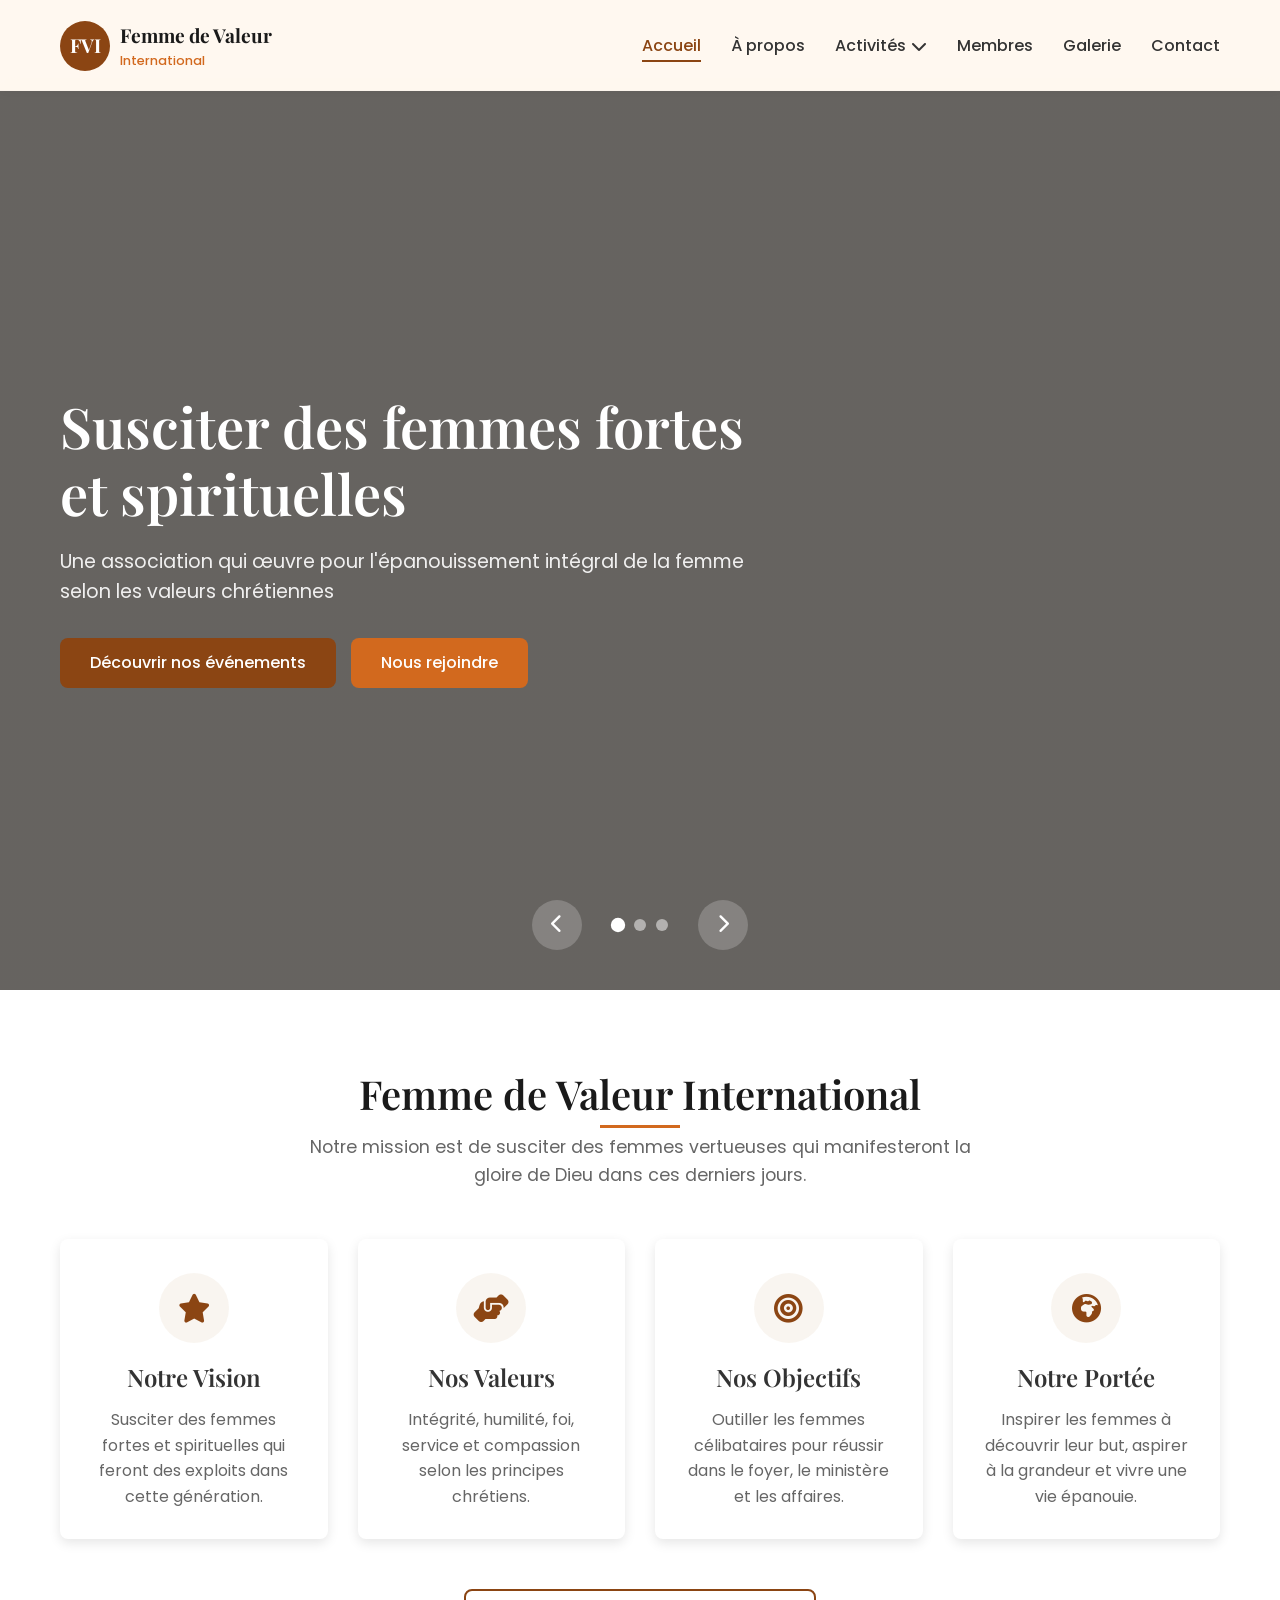
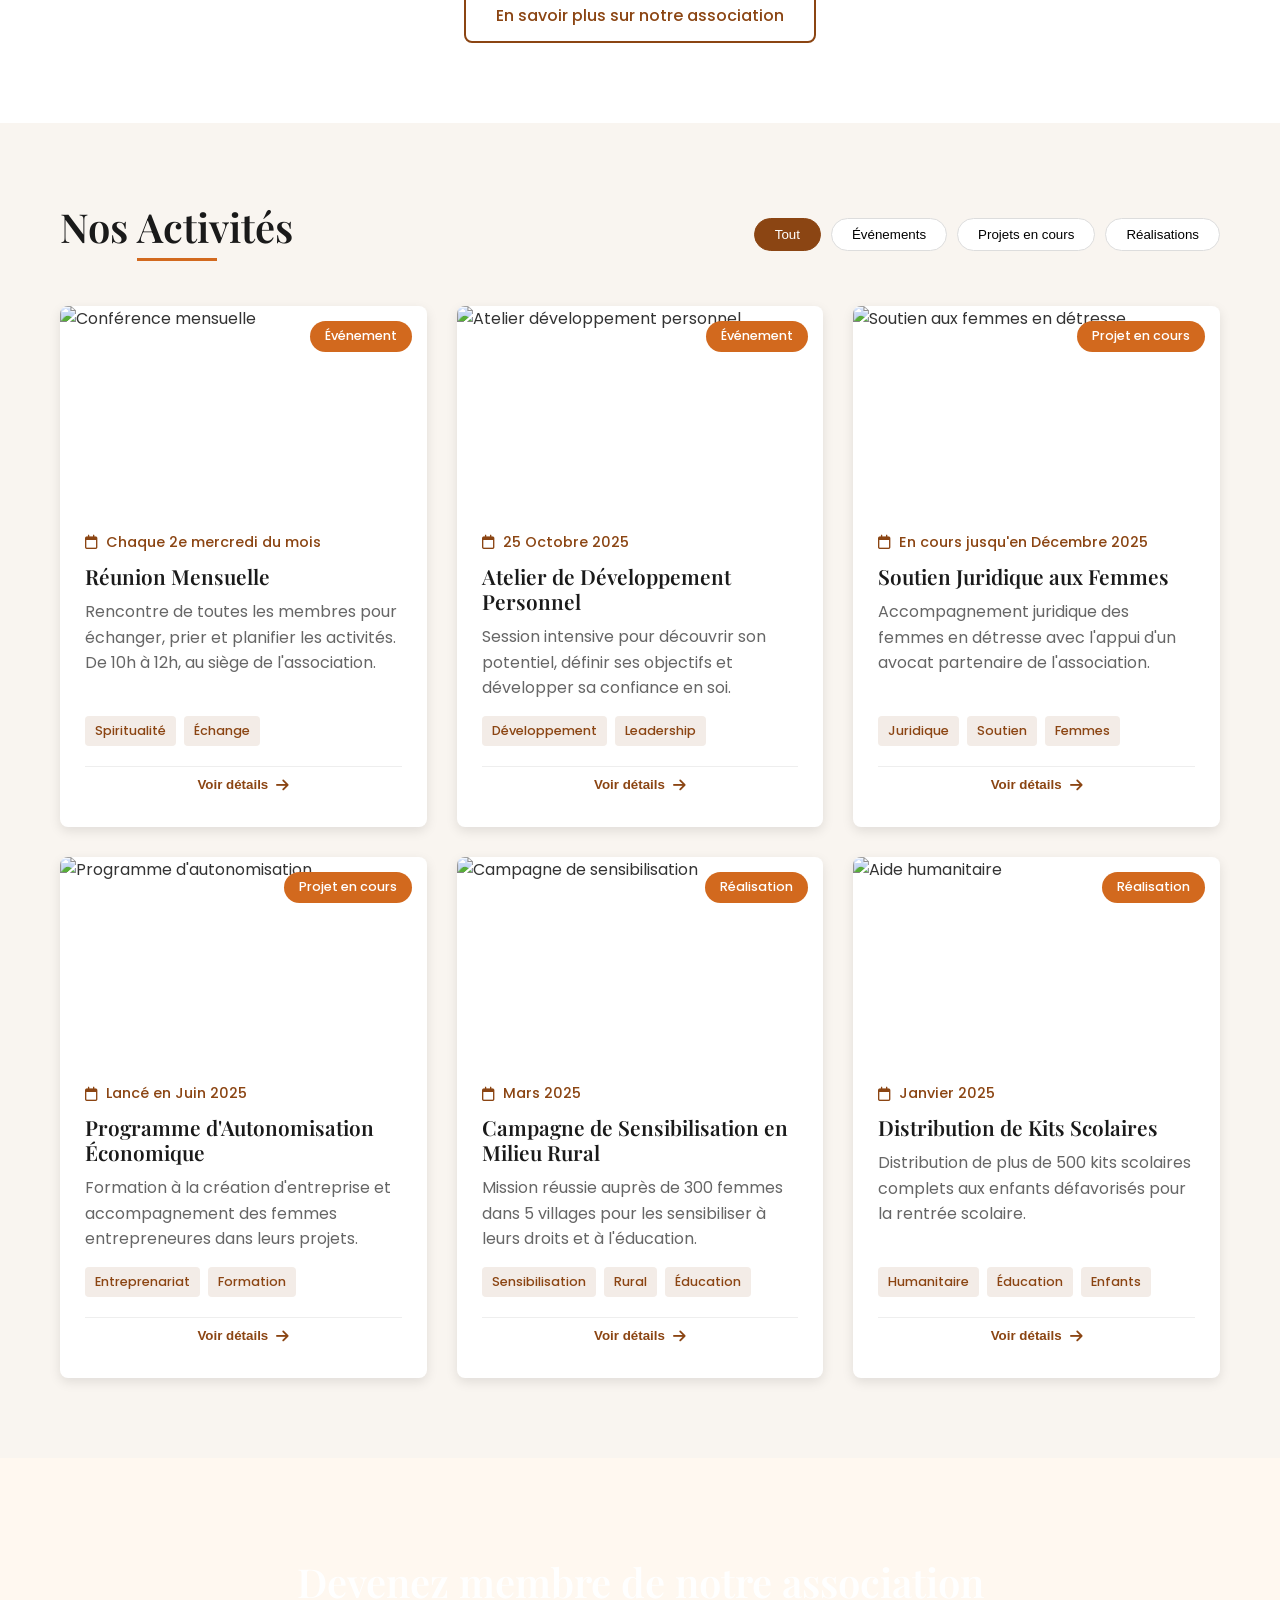
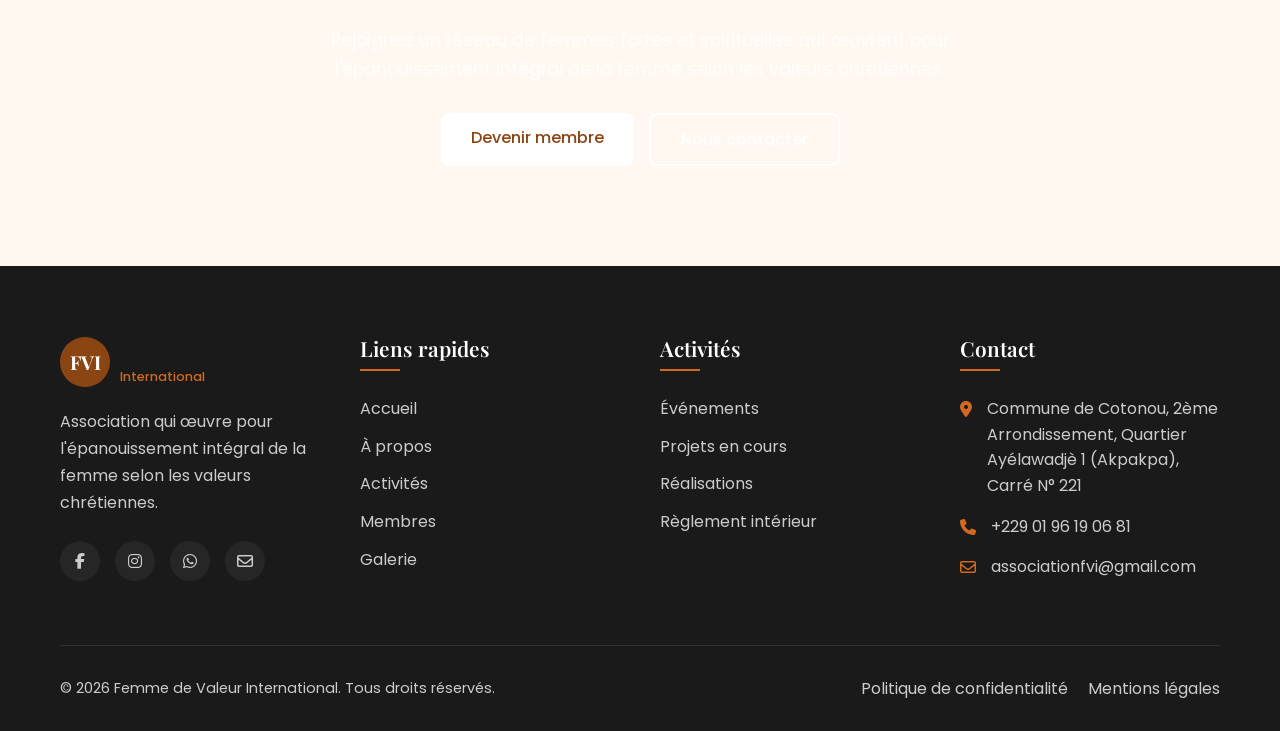
==== index.html @ 7284f885 "04/02/2025" ====
<!DOCTYPE html>
<html lang="fr">
<head>
    <meta charset="UTF-8">
    <meta name="viewport" content="width=device-width, initial-scale=1.0">
    <title>Femme de Valeur International - Accueil</title>
    <link rel="stylesheet" href="style.css">
    <link rel="stylesheet" href="https://cdnjs.cloudflare.com/ajax/libs/font-awesome/6.4.0/css/all.min.css">
    <link rel="preconnect" href="https://fonts.googleapis.com">
    <link rel="preconnect" href="https://fonts.gstatic.com" crossorigin>
    <link href="https://fonts.googleapis.com/css2?family=Playfair+Display:wght@400;600;700&family=Poppins:wght@300;400;500;600;700&display=swap" rel="stylesheet">
    <link rel="icon" type="image/x-icon" href="assets/images/logo-fvi.png">
</head>
<body>
    <!-- Header / Navigation -->
    <header class="header">
        <div class="container">
            <nav class="navbar">
                <a href="index.html" class="logo">
                    <span class="logo-icon">FVI</span>
                    <div class="logo-text">
                        <span class="logo-title">Femme de Valeur</span>
                        <span class="logo-subtitle">International</span>
                    </div>
                </a>
                
                <button class="menu-toggle" id="menuToggle">
                    <span class="hamburger"></span>
                </button>
                
                <ul class="nav-menu">
                    <li><a href="index.html" class="nav-link active">Accueil</a></li>
                    <li><a href="apropos.html" class="nav-link">À propos</a></li>
                    <li class="dropdown">
                        <a href="#" class="nav-link dropdown-toggle">Activités <i class="fas fa-chevron-down"></i></a>
                        <ul class="dropdown-menu">
                            <li><a href="#evenements" class="dropdown-link section-link" data-section="evenements">Événements</a></li>
                            <li><a href="#projets-en-cours" class="dropdown-link section-link" data-section="projets-en-cours">Projets en cours</a></li>
                            <li><a href="#realisations" class="dropdown-link section-link" data-section="realisations">Réalisations</a></li>
                            <li><a href="activites.html" class="dropdown-link">Toutes les activités</a></li>
                        </ul>
                    </li>
                    <li><a href="membres.html" class="nav-link">Membres</a></li>
                    <li><a href="galerie.html" class="nav-link">Galerie</a></li>
                    <li><a href="contact.html" class="nav-link">Contact</a></li>
                </ul>
            </nav>
        </div>
    </header>

    <!-- Hero Section -->
    <section class="hero">
        <div class="hero-slider">
            <div class="slide active" style="background-image: linear-gradient(rgba(0,0,0,0.6), rgba(0,0,0,0.6)), url('assets/images/hero-1.jpg');">
                <div class="container">
                    <div class="hero-content">
                        <h1 class="hero-title">Susciter des femmes fortes et spirituelles</h1>
                        <p class="hero-text">Une association qui œuvre pour l'épanouissement intégral de la femme selon les valeurs chrétiennes</p>
                        <div class="hero-buttons">
                            <a href="#evenements" class="btn btn-primary section-link" data-section="evenements">Découvrir nos événements</a>
                            <a href="contact.html" class="btn btn-secondary">Nous rejoindre</a>
                        </div>
                    </div>
                </div>
            </div>
            <div class="slide" style="background-image: linear-gradient(rgba(0,0,0,0.6), rgba(0,0,0,0.6)), url('assets/images/hero-2.jpg');">
                <div class="container">
                    <div class="hero-content">
                        <h1 class="hero-title">Femmes vertueuses manifestant la gloire de Dieu</h1>
                        <p class="hero-text">Donner aux femmes les moyens d'être des modèles et des leaders dans tous les aspects de la vie</p>
                        <div class="hero-buttons">
                            <a href="#projets-en-cours" class="btn btn-primary section-link" data-section="projets-en-cours">Nos projets</a>
                            <a href="apropos.html" class="btn btn-secondary">En savoir plus</a>
                        </div>
                    </div>
                </div>
            </div>
            <div class="slide" style="background-image: linear-gradient(rgba(0,0,0,0.6), rgba(0,0,0,0.6)), url('assets/images/hero-3.jpg');">
                <div class="container">
                    <div class="hero-content">
                        <h1 class="hero-title">Outiller les femmes pour réussir leur vie</h1>
                        <p class="hero-text">Dans le foyer, le ministère, les affaires et tous les domaines de la vie</p>
                        <div class="hero-buttons">
                            <a href="#realisations" class="btn btn-primary section-link" data-section="realisations">Nos réalisations</a>
                            <a href="membres.html" class="btn btn-secondary">Devenir membre</a>
                        </div>
                    </div>
                </div>
            </div>
        </div>
        
        <div class="slider-controls">
            <button class="slider-prev"><i class="fas fa-chevron-left"></i></button>
            <div class="slider-dots">
                <span class="dot active" data-slide="0"></span>
                <span class="dot" data-slide="1"></span>
                <span class="dot" data-slide="2"></span>
            </div>
            <button class="slider-next"><i class="fas fa-chevron-right"></i></button>
        </div>
    </section>

    <!-- About Preview Section -->
    <section class="about-preview">
        <div class="container">
            <div class="section-header">
                <h2 class="section-title">Femme de Valeur International</h2>
                <p class="section-subtitle">Notre mission est de susciter des femmes vertueuses qui manifesteront la gloire de Dieu dans ces derniers jours.</p>
            </div>
            
            <div class="about-grid">
                <div class="about-card">
                    <div class="about-icon">
                        <i class="fas fa-star"></i>
                    </div>
                    <h3 class="about-card-title">Notre Vision</h3>
                    <p class="about-card-text">Susciter des femmes fortes et spirituelles qui feront des exploits dans cette génération.</p>
                </div>
                <div class="about-card">
                    <div class="about-icon">
                        <i class="fas fa-hands-helping"></i>
                    </div>
                    <h3 class="about-card-title">Nos Valeurs</h3>
                    <p class="about-card-text">Intégrité, humilité, foi, service et compassion selon les principes chrétiens.</p>
                </div>
                <div class="about-card">
                    <div class="about-icon">
                        <i class="fas fa-bullseye"></i>
                    </div>
                    <h3 class="about-card-title">Nos Objectifs</h3>
                    <p class="about-card-text">Outiller les femmes célibataires pour réussir dans le foyer, le ministère et les affaires.</p>
                </div>
                <div class="about-card">
                    <div class="about-icon">
                        <i class="fas fa-globe-africa"></i>
                    </div>
                    <h3 class="about-card-title">Notre Portée</h3>
                    <p class="about-card-text">Inspirer les femmes à découvrir leur but, aspirer à la grandeur et vivre une vie épanouie.</p>
                </div>
            </div>
            
            <div class="text-center">
                <a href="apropos.html" class="btn btn-outline">En savoir plus sur notre association</a>
            </div>
        </div>
    </section>

    <!-- Dynamic Activities Section -->
    <section class="activities-section">
        <div class="container">
            <div class="activities-header">
                <h2 class="section-title">Nos Activités</h2>
                <div class="activities-filter">
                    <button class="filter-btn active" data-filter="all">Tout</button>
                    <button class="filter-btn" data-filter="evenements">Événements</button>
                    <button class="filter-btn" data-filter="projets-en-cours">Projets en cours</button>
                    <button class="filter-btn" data-filter="realisations">Réalisations</button>
                </div>
            </div>
            
            <div class="activities-grid">
                <!-- Evenements -->
                <div class="activity-card" data-category="evenements">
                    <div class="activity-image">
                        <img src="assets/images/event-1.jpg" alt="Conférence mensuelle">
                        <div class="activity-category">Événement</div>
                    </div>
                    <div class="activity-content">
                        <div class="activity-date">
                            <i class="far fa-calendar"></i> 
                            <span>Chaque 2e mercredi du mois</span>
                        </div>
                        <h3 class="activity-title">Réunion Mensuelle</h3>
                        <p class="activity-description">Rencontre de toutes les membres pour échanger, prier et planifier les activités. De 10h à 12h, au siège de l'association.</p>
                        <div class="activity-tags">
                            <span class="tag">Spiritualité</span>
                            <span class="tag">Échange</span>
                        </div>
                        <button class="activity-details-btn" data-id="1">Voir détails <i class="fas fa-arrow-right"></i></button>
                    </div>
                </div>
                
                <div class="activity-card" data-category="evenements">
                    <div class="activity-image">
                        <img src="assets/images/event-2.jpg" alt="Atelier développement personnel">
                        <div class="activity-category">Événement</div>
                    </div>
                    <div class="activity-content">
                        <div class="activity-date">
                            <i class="far fa-calendar"></i> 
                            <span>25 Octobre 2025</span>
                        </div>
                        <h3 class="activity-title">Atelier de Développement Personnel</h3>
                        <p class="activity-description">Session intensive pour découvrir son potentiel, définir ses objectifs et développer sa confiance en soi.</p>
                        <div class="activity-tags">
                            <span class="tag">Développement</span>
                            <span class="tag">Leadership</span>
                        </div>
                        <button class="activity-details-btn" data-id="2">Voir détails <i class="fas fa-arrow-right"></i></button>
                    </div>
                </div>
                
                <!-- Projets en cours -->
                <div class="activity-card" data-category="projets-en-cours">
                    <div class="activity-image">
                        <img src="assets/images/project-1.jpg" alt="Soutien aux femmes en détresse">
                        <div class="activity-category">Projet en cours</div>
                    </div>
                    <div class="activity-content">
                        <div class="activity-date">
                            <i class="far fa-calendar"></i> 
                            <span>En cours jusqu'en Décembre 2025</span>
                        </div>
                        <h3 class="activity-title">Soutien Juridique aux Femmes</h3>
                        <p class="activity-description">Accompagnement juridique des femmes en détresse avec l'appui d'un avocat partenaire de l'association.</p>
                        <div class="activity-tags">
                            <span class="tag">Juridique</span>
                            <span class="tag">Soutien</span>
                            <span class="tag">Femmes</span>
                        </div>
                        <button class="activity-details-btn" data-id="3">Voir détails <i class="fas fa-arrow-right"></i></button>
                    </div>
                </div>
                
                <div class="activity-card" data-category="projets-en-cours">
                    <div class="activity-image">
                        <img src="assets/images/project-2.jpg" alt="Programme d'autonomisation">
                        <div class="activity-category">Projet en cours</div>
                    </div>
                    <div class="activity-content">
                        <div class="activity-date">
                            <i class="far fa-calendar"></i> 
                            <span>Lancé en Juin 2025</span>
                        </div>
                        <h3 class="activity-title">Programme d'Autonomisation Économique</h3>
                        <p class="activity-description">Formation à la création d'entreprise et accompagnement des femmes entrepreneures dans leurs projets.</p>
                        <div class="activity-tags">
                            <span class="tag">Entreprenariat</span>
                            <span class="tag">Formation</span>
                        </div>
                        <button class="activity-details-btn" data-id="4">Voir détails <i class="fas fa-arrow-right"></i></button>
                    </div>
                </div>
                
                <!-- Réalisations -->
                <div class="activity-card" data-category="realisations">
                    <div class="activity-image">
                        <img src="assets/images/achievement-1.jpg" alt="Campagne de sensibilisation">
                        <div class="activity-category">Réalisation</div>
                    </div>
                    <div class="activity-content">
                        <div class="activity-date">
                            <i class="far fa-calendar"></i> 
                            <span>Mars 2025</span>
                        </div>
                        <h3 class="activity-title">Campagne de Sensibilisation en Milieu Rural</h3>
                        <p class="activity-description">Mission réussie auprès de 300 femmes dans 5 villages pour les sensibiliser à leurs droits et à l'éducation.</p>
                        <div class="activity-tags">
                            <span class="tag">Sensibilisation</span>
                            <span class="tag">Rural</span>
                            <span class="tag">Éducation</span>
                        </div>
                        <button class="activity-details-btn" data-id="5">Voir détails <i class="fas fa-arrow-right"></i></button>
                    </div>
                </div>
                
                <div class="activity-card" data-category="realisations">
                    <div class="activity-image">
                        <img src="assets/images/achievement-2.jpg" alt="Aide humanitaire">
                        <div class="activity-category">Réalisation</div>
                    </div>
                    <div class="activity-content">
                        <div class="activity-date">
                            <i class="far fa-calendar"></i> 
                            <span>Janvier 2025</span>
                        </div>
                        <h3 class="activity-title">Distribution de Kits Scolaires</h3>
                        <p class="activity-description">Distribution de plus de 500 kits scolaires complets aux enfants défavorisés pour la rentrée scolaire.</p>
                        <div class="activity-tags">
                            <span class="tag">Humanitaire</span>
                            <span class="tag">Éducation</span>
                            <span class="tag">Enfants</span>
                        </div>
                        <button class="activity-details-btn" data-id="6">Voir détails <i class="fas fa-arrow-right"></i></button>
                    </div>
                </div>
            </div>
        </div>
    </section>

    <!-- Membership CTA -->
    <section class="membership-cta">
        <div class="container">
            <div class="cta-content">
                <h2 class="cta-title">Devenez membre de notre association</h2>
                <p class="cta-text">Rejoignez un réseau de femmes fortes et spirituelles qui œuvrent pour l'épanouissement intégral de la femme selon les valeurs chrétiennes.</p>
                <div class="cta-buttons">
                    <a href="membres.html" class="btn btn-light">Devenir membre</a>
                    <a href="contact.html" class="btn btn-outline-light">Nous contacter</a>
                </div>
            </div>
        </div>
    </section>

    <!-- Footer -->
    <footer class="footer">
        <div class="container">
            <div class="footer-grid">
                <div class="footer-col">
                    <div class="footer-logo">
                        <span class="logo-icon">FVI</span>
                        <div class="logo-text">
                            <span class="logo-title">Femme de Valeur</span>
                            <span class="logo-subtitle">International</span>
                        </div>
                    </div>
                    <p class="footer-description">Association qui œuvre pour l'épanouissement intégral de la femme selon les valeurs chrétiennes.</p>
                    <div class="social-links">
                        <a href="#" class="social-link"><i class="fab fa-facebook-f"></i></a>
                        <a href="#" class="social-link"><i class="fab fa-instagram"></i></a>
                        <a href="#" class="social-link"><i class="fab fa-whatsapp"></i></a>
                        <a href="#" class="social-link"><i class="far fa-envelope"></i></a>
                    </div>
                </div>
                
                <div class="footer-col">
                    <h3 class="footer-title">Liens rapides</h3>
                    <ul class="footer-links">
                        <li><a href="index.html">Accueil</a></li>
                        <li><a href="apropos.html">À propos</a></li>
                        <li><a href="activites.html">Activités</a></li>
                        <li><a href="membres.html">Membres</a></li>
                        <li><a href="galerie.html">Galerie</a></li>
                    </ul>
                </div>
                
                <div class="footer-col">
                    <h3 class="footer-title">Activités</h3>
                    <ul class="footer-links">
                        <li><a href="#evenements" class="section-link" data-section="evenements">Événements</a></li>
                        <li><a href="#projets-en-cours" class="section-link" data-section="projets-en-cours">Projets en cours</a></li>
                        <li><a href="#realisations" class="section-link" data-section="realisations">Réalisations</a></li>
                        <li><a href="reglement.html">Règlement intérieur</a></li>
                    </ul>
                </div>
                
                <div class="footer-col">
                    <h3 class="footer-title">Contact</h3>
                    <ul class="footer-contact">
                        <li>
                            <i class="fas fa-map-marker-alt"></i>
                            <span>Commune de Cotonou, 2ème Arrondissement, Quartier Ayélawadjè 1 (Akpakpa), Carré N° 221</span>
                        </li>
                        <li>
                            <i class="fas fa-phone"></i>
                            <span>+229 01 96 19 06 81</span>
                        </li>
                        <li>
                            <i class="far fa-envelope"></i>
                            <span>associationfvi@gmail.com</span>
                        </li>
                    </ul>
                </div>
            </div>
            
            <div class="footer-bottom">
                <p class="copyright">© 2025 Femme de Valeur International. Tous droits réservés.</p>
                <div class="footer-legal">
                    <a href="#">Politique de confidentialité</a>
                    <a href="#">Mentions légales</a>
                </div>
            </div>
        </div>
    </footer>

    <!-- Activity Details Modal -->
    <div class="modal" id="activityModal">
        <div class="modal-content">
            <button class="modal-close"><i class="fas fa-times"></i></button>
            <div class="modal-body" id="modalBody">
                <!-- Content will be loaded dynamically -->
            </div>
        </div>
    </div>

    <script src="script.js"></script>
</body>
</html>
---- style.css ----
/* ====== RESET & BASE STYLES ====== */
* {
    margin: 0;
    padding: 0;
    box-sizing: border-box;
}

:root {
    /* Couleurs principales - inspirées des femmes africaines */
    --primary-color: #8B4513; /* Marron terreux */
    --secondary-color: #D2691E; /* Orange chaleureux */
    --accent-color: #C19A6B; /* Beige doré */
    --dark-color: #1A1A1A;
    --light-color: #FFF8F0;
    --text-color: #333333;
    --text-light: #666666;
    --shadow: 0 4px 12px rgba(0, 0, 0, 0.1);
    --transition: all 0.3s ease;
    --border-radius: 8px;
    --section-padding: 80px 0;
}

html {
    scroll-behavior: smooth;
}

body {
    font-family: 'Poppins', sans-serif;
    font-size: 16px;
    line-height: 1.6;
    color: var(--text-color);
    background-color: var(--light-color);
    overflow-x: hidden;
}

h1, h2, h3, h4, h5, h6 {
    font-family: 'Playfair Display', serif;
    font-weight: 600;
    line-height: 1.2;
    margin-bottom: 1rem;
}

a {
    text-decoration: none;
    color: inherit;
    transition: var(--transition);
}

ul {
    list-style: none;
}

img {
    max-width: 100%;
    height: auto;
    display: block;
}

.container {
    width: 100%;
    max-width: 1200px;
    margin: 0 auto;
    padding: 0 20px;
}

.text-center {
    text-align: center;
}

.section-header {
    text-align: center;
    margin-bottom: 50px;
}

.section-title {
    font-size: 2.5rem;
    color: var(--dark-color);
    position: relative;
    display: inline-block;
    margin-bottom: 15px;
}

.section-title::after {
    content: '';
    position: absolute;
    bottom: -10px;
    left: 50%;
    transform: translateX(-50%);
    width: 80px;
    height: 3px;
    background-color: var(--secondary-color);
}

.section-subtitle {
    font-size: 1.1rem;
    color: var(--text-light);
    max-width: 700px;
    margin: 0 auto;
}

.btn {
    display: inline-block;
    padding: 12px 30px;
    border-radius: var(--border-radius);
    font-weight: 500;
    font-size: 1rem;
    cursor: pointer;
    transition: var(--transition);
    border: none;
    outline: none;
    text-align: center;
}

.btn-primary {
    background-color: var(--primary-color);
    color: white;
}

.btn-primary:hover {
    background-color: var(--secondary-color);
    transform: translateY(-2px);
    box-shadow: var(--shadow);
}

.btn-secondary {
    background-color: var(--secondary-color);
    color: white;
}

.btn-secondary:hover {
    background-color: var(--primary-color);
    transform: translateY(-2px);
    box-shadow: var(--shadow);
}

.btn-outline {
    background-color: transparent;
    color: var(--primary-color);
    border: 2px solid var(--primary-color);
}

.btn-outline:hover {
    background-color: var(--primary-color);
    color: white;
    transform: translateY(-2px);
}

.btn-light {
    background-color: white;
    color: var(--primary-color);
}

.btn-light:hover {
    background-color: var(--light-color);
    transform: translateY(-2px);
    box-shadow: var(--shadow);
}

.btn-outline-light {
    background-color: transparent;
    color: white;
    border: 2px solid white;
}

.btn-outline-light:hover {
    background-color: white;
    color: var(--primary-color);
}

/* ====== HEADER ====== */
.header {
    position: fixed;
    top: 0;
    left: 0;
    width: 100%;
    z-index: 1000;
    background-color: rgba(255, 248, 240, 0.95);
    backdrop-filter: blur(10px);
    box-shadow: 0 2px 10px rgba(0, 0, 0, 0.05);
    transition: var(--transition);
}

.header.scrolled {
    background-color: rgba(255, 248, 240, 0.98);
    box-shadow: 0 5px 15px rgba(0, 0, 0, 0.1);
}

.navbar {
    display: flex;
    justify-content: space-between;
    align-items: center;
    padding: 20px 0;
}

.logo {
    display: flex;
    align-items: center;
    gap: 10px;
}

.logo-icon {
    display: flex;
    align-items: center;
    justify-content: center;
    width: 50px;
    height: 50px;
    background-color: var(--primary-color);
    color: white;
    font-weight: 700;
    font-size: 1.2rem;
    border-radius: 50%;
    font-family: 'Playfair Display', serif;
}

.logo-text {
    display: flex;
    flex-direction: column;
}

.logo-title {
    font-family: 'Playfair Display', serif;
    font-weight: 700;
    font-size: 1.2rem;
    color: var(--dark-color);
}

.logo-subtitle {
    font-size: 0.8rem;
    color: var(--secondary-color);
    font-weight: 500;
}

.nav-menu {
    display: flex;
    align-items: center;
    gap: 30px;
}

.nav-link {
    position: relative;
    font-weight: 500;
    color: var(--text-color);
    padding: 5px 0;
}

.nav-link.active, .nav-link:hover {
    color: var(--primary-color);
}

.nav-link.active::after {
    content: '';
    position: absolute;
    bottom: 0;
    left: 0;
    width: 100%;
    height: 2px;
    background-color: var(--primary-color);
}

.dropdown {
    position: relative;
}

.dropdown-toggle {
    display: flex;
    align-items: center;
    gap: 5px;
}

.dropdown-menu {
    position: absolute;
    top: 100%;
    left: 0;
    min-width: 200px;
    background-color: white;
    box-shadow: var(--shadow);
    border-radius: var(--border-radius);
    opacity: 0;
    visibility: hidden;
    transform: translateY(10px);
    transition: var(--transition);
    z-index: 100;
    padding: 10px 0;
}

.dropdown:hover .dropdown-menu {
    opacity: 1;
    visibility: visible;
    transform: translateY(0);
}

.dropdown-link {
    display: block;
    padding: 10px 20px;
    color: var(--text-color);
}

.dropdown-link:hover {
    background-color: rgba(139, 69, 19, 0.05);
    color: var(--primary-color);
}

.menu-toggle {
    display: none;
    background: none;
    border: none;
    cursor: pointer;
    width: 30px;
    height: 24px;
    position: relative;
}

.hamburger, .hamburger::before, .hamburger::after {
    position: absolute;
    width: 100%;
    height: 3px;
    background-color: var(--dark-color);
    border-radius: 3px;
    transition: var(--transition);
}

.hamburger {
    top: 50%;
    transform: translateY(-50%);
}

.hamburger::before {
    content: '';
    top: -8px;
}

.hamburger::after {
    content: '';
    bottom: -8px;
}

.menu-toggle.active .hamburger {
    background-color: transparent;
}

.menu-toggle.active .hamburger::before {
    top: 0;
    transform: rotate(45deg);
}

.menu-toggle.active .hamburger::after {
    bottom: 0;
    transform: rotate(-45deg);
}

/* ====== HERO SECTION ====== */
.hero {
    position: relative;
    height: 100vh;
    min-height: 700px;
    margin-top: 90px;
    overflow: hidden;
}

.hero-slider {
    height: 100%;
    position: relative;
}

.slide {
    position: absolute;
    top: 0;
    left: 0;
    width: 100%;
    height: 100%;
    background-size: cover;
    background-position: center;
    background-repeat: no-repeat;
    opacity: 0;
    transition: opacity 1s ease;
    display: flex;
    align-items: center;
}

.slide.active {
    opacity: 1;
}

.hero-content {
    max-width: 700px;
    color: white;
    animation: fadeInUp 1s ease;
}

@keyframes fadeInUp {
    from {
        opacity: 0;
        transform: translateY(30px);
    }
    to {
        opacity: 1;
        transform: translateY(0);
    }
}

.hero-title {
    font-size: 3.5rem;
    margin-bottom: 20px;
    color: white;
}

.hero-text {
    font-size: 1.2rem;
    margin-bottom: 30px;
    opacity: 0.9;
}

.hero-buttons {
    display: flex;
    gap: 15px;
    flex-wrap: wrap;
}

.slider-controls {
    position: absolute;
    bottom: 40px;
    left: 0;
    width: 100%;
    display: flex;
    justify-content: center;
    align-items: center;
    gap: 30px;
}

.slider-prev, .slider-next {
    background-color: rgba(255, 255, 255, 0.2);
    color: white;
    border: none;
    width: 50px;
    height: 50px;
    border-radius: 50%;
    display: flex;
    align-items: center;
    justify-content: center;
    cursor: pointer;
    transition: var(--transition);
    font-size: 1.2rem;
}

.slider-prev:hover, .slider-next:hover {
    background-color: rgba(255, 255, 255, 0.3);
}

.slider-dots {
    display: flex;
    gap: 10px;
}

.dot {
    width: 12px;
    height: 12px;
    border-radius: 50%;
    background-color: rgba(255, 255, 255, 0.5);
    cursor: pointer;
    transition: var(--transition);
}

.dot.active {
    background-color: white;
    transform: scale(1.2);
}

/* ====== ABOUT PREVIEW ====== */
.about-preview {
    padding: var(--section-padding);
    background-color: white;
}

.about-grid {
    display: grid;
    grid-template-columns: repeat(auto-fit, minmax(250px, 1fr));
    gap: 30px;
    margin-bottom: 50px;
}

.about-card {
    background-color: white;
    border-radius: var(--border-radius);
    padding: 30px;
    box-shadow: var(--shadow);
    text-align: center;
    transition: var(--transition);
    border-top: 4px solid transparent;
}

.about-card:hover {
    transform: translateY(-10px);
    border-top-color: var(--primary-color);
    box-shadow: 0 15px 30px rgba(0, 0, 0, 0.1);
}

.about-icon {
    width: 70px;
    height: 70px;
    background-color: rgba(193, 154, 107, 0.1);
    color: var(--primary-color);
    border-radius: 50%;
    display: flex;
    align-items: center;
    justify-content: center;
    margin: 0 auto 20px;
    font-size: 1.8rem;
}

.about-card-title {
    font-size: 1.5rem;
    margin-bottom: 15px;
}

.about-card-text {
    color: var(--text-light);
}

/* ====== ACTIVITIES SECTION ====== */
.activities-section {
    padding: var(--section-padding);
    background-color: #f9f5f0;
}

.activities-header {
    display: flex;
    justify-content: space-between;
    align-items: center;
    margin-bottom: 40px;
    flex-wrap: wrap;
    gap: 20px;
}

.activities-filter {
    display: flex;
    gap: 10px;
    flex-wrap: wrap;
}

.filter-btn {
    padding: 8px 20px;
    background-color: white;
    border: 1px solid #ddd;
    border-radius: 30px;
    font-weight: 500;
    cursor: pointer;
    transition: var(--transition);
}

.filter-btn.active, .filter-btn:hover {
    background-color: var(--primary-color);
    color: white;
    border-color: var(--primary-color);
}

.activities-grid {
    display: grid;
    grid-template-columns: repeat(auto-fill, minmax(350px, 1fr));
    gap: 30px;
}

.activity-card {
    background-color: white;
    border-radius: var(--border-radius);
    overflow: hidden;
    box-shadow: var(--shadow);
    transition: var(--transition);
    height: 100%;
    display: flex;
    flex-direction: column;
}

.activity-card:hover {
    transform: translateY(-10px);
    box-shadow: 0 15px 30px rgba(0, 0, 0, 0.15);
}

.activity-image {
    height: 200px;
    position: relative;
    overflow: hidden;
}

.activity-image img {
    width: 100%;
    height: 100%;
    object-fit: cover;
    transition: transform 0.5s ease;
}

.activity-card:hover .activity-image img {
    transform: scale(1.05);
}

.activity-category {
    position: absolute;
    top: 15px;
    right: 15px;
    background-color: var(--secondary-color);
    color: white;
    padding: 5px 15px;
    border-radius: 30px;
    font-size: 0.8rem;
    font-weight: 500;
}

.activity-content {
    padding: 25px;
    flex-grow: 1;
    display: flex;
    flex-direction: column;
}

.activity-date {
    display: flex;
    align-items: center;
    gap: 8px;
    color: var(--primary-color);
    font-weight: 500;
    margin-bottom: 10px;
    font-size: 0.9rem;
}

.activity-title {
    font-size: 1.3rem;
    margin-bottom: 10px;
    color: var(--dark-color);
}

.activity-description {
    color: var(--text-light);
    margin-bottom: 15px;
    flex-grow: 1;
}

.activity-tags {
    display: flex;
    flex-wrap: wrap;
    gap: 8px;
    margin-bottom: 20px;
}

.tag {
    background-color: rgba(139, 69, 19, 0.1);
    color: var(--primary-color);
    padding: 5px 10px;
    border-radius: 4px;
    font-size: 0.8rem;
    font-weight: 500;
}

.activity-details-btn {
    display: flex;
    align-items: center;
    justify-content: center;
    gap: 8px;
    background-color: transparent;
    border: none;
    color: var(--primary-color);
    font-weight: 600;
    cursor: pointer;
    transition: var(--transition);
    padding: 10px 0;
    border-top: 1px solid #eee;
    margin-top: auto;
}

.activity-details-btn:hover {
    color: var(--secondary-color);
}

.activity-details-btn i {
    font-size: 0.9rem;
    transition: transform 0.3s ease;
}

.activity-details-btn:hover i {
    transform: translateX(5px);
}

/* ====== MEMBERSHIP CTA ====== */
.membership-cta {
    padding: 100px 0;
    background-image: linear-gradient(rgba(0, 0, 0, 0.7), rgba(0, 0, 0, 0.7)), url('assets/images/cta-bg.jpg');
    background-size: cover;
    background-position: center;
    background-attachment: fixed;
    color: white;
    text-align: center;
}

.cta-content {
    max-width: 700px;
    margin: 0 auto;
}

.cta-title {
    font-size: 2.5rem;
    color: white;
    margin-bottom: 20px;
}

.cta-text {
    font-size: 1.1rem;
    margin-bottom: 30px;
    opacity: 0.9;
}

.cta-buttons {
    display: flex;
    justify-content: center;
    gap: 15px;
    flex-wrap: wrap;
}

/* ====== FOOTER ====== */
.footer {
    background-color: var(--dark-color);
    color: #ccc;
    padding: 70px 0 30px;
}

.footer-grid {
    display: grid;
    grid-template-columns: repeat(auto-fit, minmax(250px, 1fr));
    gap: 40px;
    margin-bottom: 50px;
}

.footer-logo {
    display: flex;
    align-items: center;
    gap: 10px;
    margin-bottom: 20px;
}

.footer-description {
    margin-bottom: 25px;
    line-height: 1.7;
}

.social-links {
    display: flex;
    gap: 15px;
}

.social-link {
    display: flex;
    align-items: center;
    justify-content: center;
    width: 40px;
    height: 40px;
    background-color: rgba(255, 255, 255, 0.05);
    border-radius: 50%;
    font-size: 1rem;
    transition: var(--transition);
}

.social-link:hover {
    background-color: var(--primary-color);
    color: white;
    transform: translateY(-3px);
}

.footer-title {
    color: white;
    font-size: 1.3rem;
    margin-bottom: 25px;
    position: relative;
    padding-bottom: 10px;
}

.footer-title::after {
    content: '';
    position: absolute;
    bottom: 0;
    left: 0;
    width: 40px;
    height: 2px;
    background-color: var(--secondary-color);
}

.footer-links li {
    margin-bottom: 12px;
}

.footer-links a:hover {
    color: white;
    padding-left: 5px;
}

.footer-contact li {
    display: flex;
    align-items: flex-start;
    gap: 15px;
    margin-bottom: 15px;
}

.footer-contact i {
    color: var(--secondary-color);
    margin-top: 5px;
}

.footer-bottom {
    display: flex;
    justify-content: space-between;
    align-items: center;
    padding-top: 30px;
    border-top: 1px solid rgba(255, 255, 255, 0.1);
    flex-wrap: wrap;
    gap: 20px;
}

.copyright {
    font-size: 0.9rem;
}

.footer-legal {
    display: flex;
    gap: 20px;
}

.footer-legal a:hover {
    color: white;
}

/* ====== MODAL ====== */
.modal {
    position: fixed;
    top: 0;
    left: 0;
    width: 100%;
    height: 100%;
    background-color: rgba(0, 0, 0, 0.7);
    display: flex;
    align-items: center;
    justify-content: center;
    z-index: 2000;
    opacity: 0;
    visibility: hidden;
    transition: var(--transition);
    padding: 20px;
}

.modal.active {
    opacity: 1;
    visibility: visible;
}

.modal-content {
    background-color: white;
    border-radius: var(--border-radius);
    width: 100%;
    max-width: 700px;
    max-height: 90vh;
    overflow-y: auto;
    position: relative;
    box-shadow: 0 20px 50px rgba(0, 0, 0, 0.2);
    animation: modalFadeIn 0.3s ease;
}

@keyframes modalFadeIn {
    from {
        opacity: 0;
        transform: translateY(-30px);
    }
    to {
        opacity: 1;
        transform: translateY(0);
    }
}

.modal-close {
    position: absolute;
    top: 20px;
    right: 20px;
    background: none;
    border: none;
    font-size: 1.5rem;
    color: var(--text-light);
    cursor: pointer;
    z-index: 10;
    transition: var(--transition);
}

.modal-close:hover {
    color: var(--primary-color);
    transform: rotate(90deg);
}

.modal-body {
    padding: 40px;
}

/* ====== RESPONSIVE STYLES ====== */
@media (max-width: 1024px) {
    .hero-title {
        font-size: 3rem;
    }
    
    .activities-grid {
        grid-template-columns: repeat(auto-fill, minmax(300px, 1fr));
    }
}

@media (max-width: 768px) {
    .section-title {
        font-size: 2rem;
    }
    
    .hero-title {
        font-size: 2.5rem;
    }
    
    .hero-text {
        font-size: 1.1rem;
    }
    
    .menu-toggle {
        display: block;
    }
    
    .nav-menu {
        position: fixed;
        top: 90px;
        left: 0;
        width: 100%;
        background-color: white;
        flex-direction: column;
        padding: 30px;
        box-shadow: 0 10px 20px rgba(0, 0, 0, 0.1);
        transform: translateY(-100%);
        opacity: 0;
        visibility: hidden;
        transition: var(--transition);
        z-index: 999;
    }
    
    .nav-menu.active {
        transform: translateY(0);
        opacity: 1;
        visibility: visible;
    }
    
    .dropdown-menu {
        position: static;
        opacity: 1;
        visibility: visible;
        transform: none;
        box-shadow: none;
        background-color: transparent;
        padding-left: 20px;
        display: none;
    }
    
    .dropdown.active .dropdown-menu {
        display: block;
    }
    
    .activities-header {
        flex-direction: column;
        align-items: flex-start;
    }
    
    .footer-bottom {
        flex-direction: column;
        text-align: center;
    }
}

@media (max-width: 576px) {
    .hero-title {
        font-size: 2rem;
    }
    
    .hero-buttons, .cta-buttons {
        flex-direction: column;
        align-items: center;
    }
    
    .hero-buttons .btn, .cta-buttons .btn {
        width: 100%;
        max-width: 300px;
    }
    
    .activities-grid {
        grid-template-columns: 1fr;
    }
    
    .modal-body {
        padding: 30px 20px;
    }
}
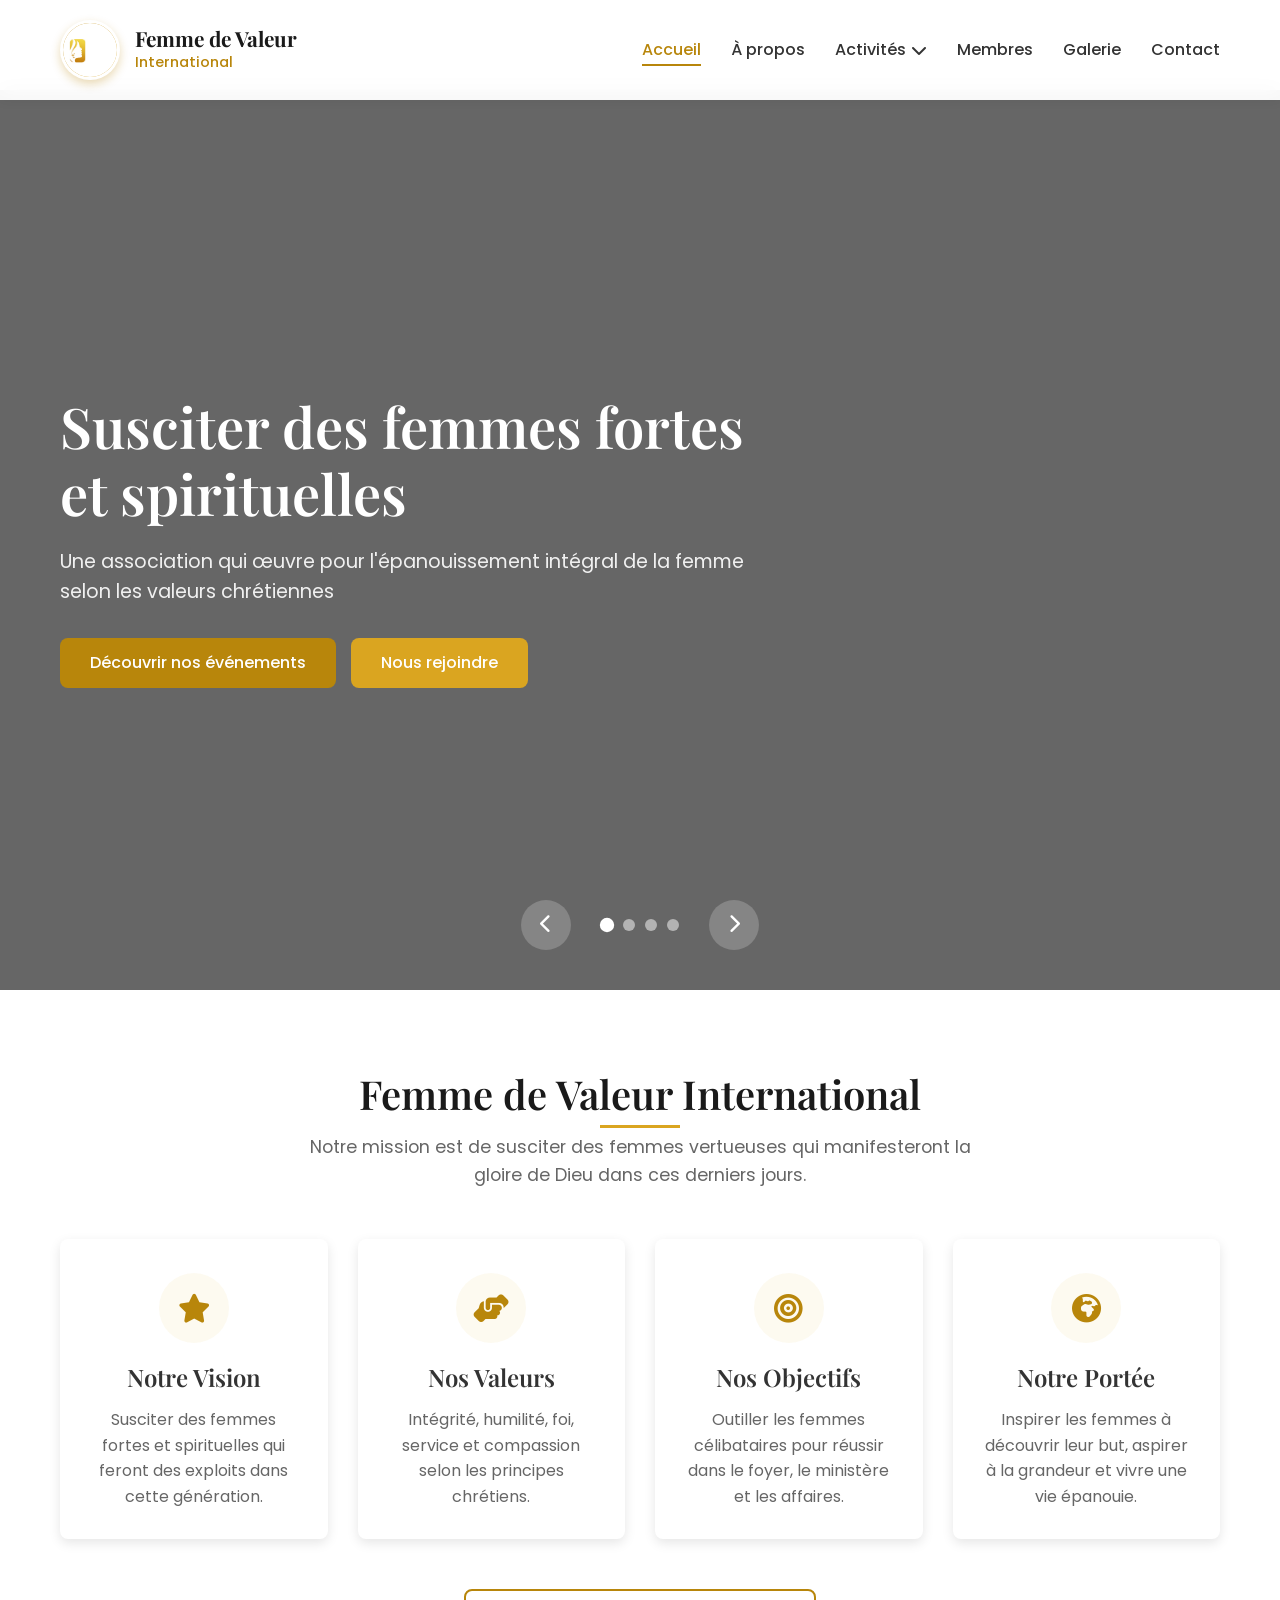
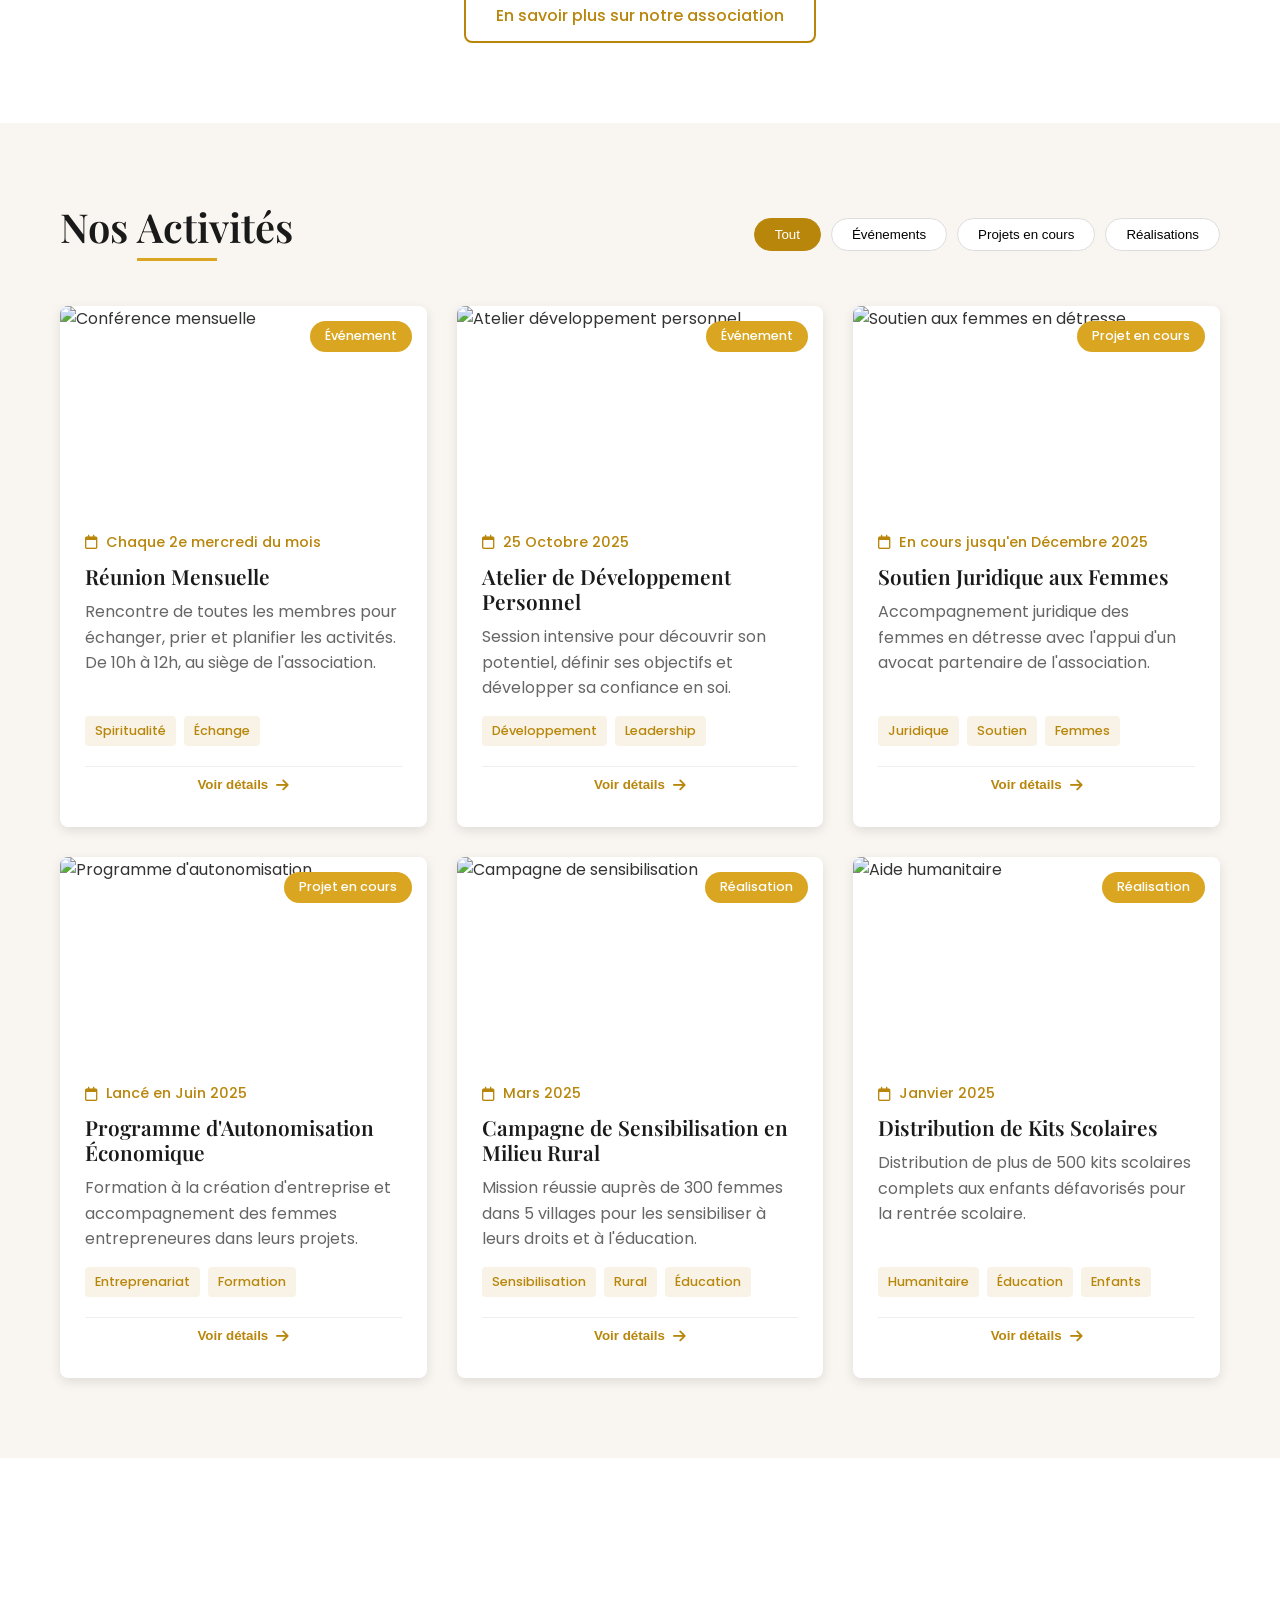
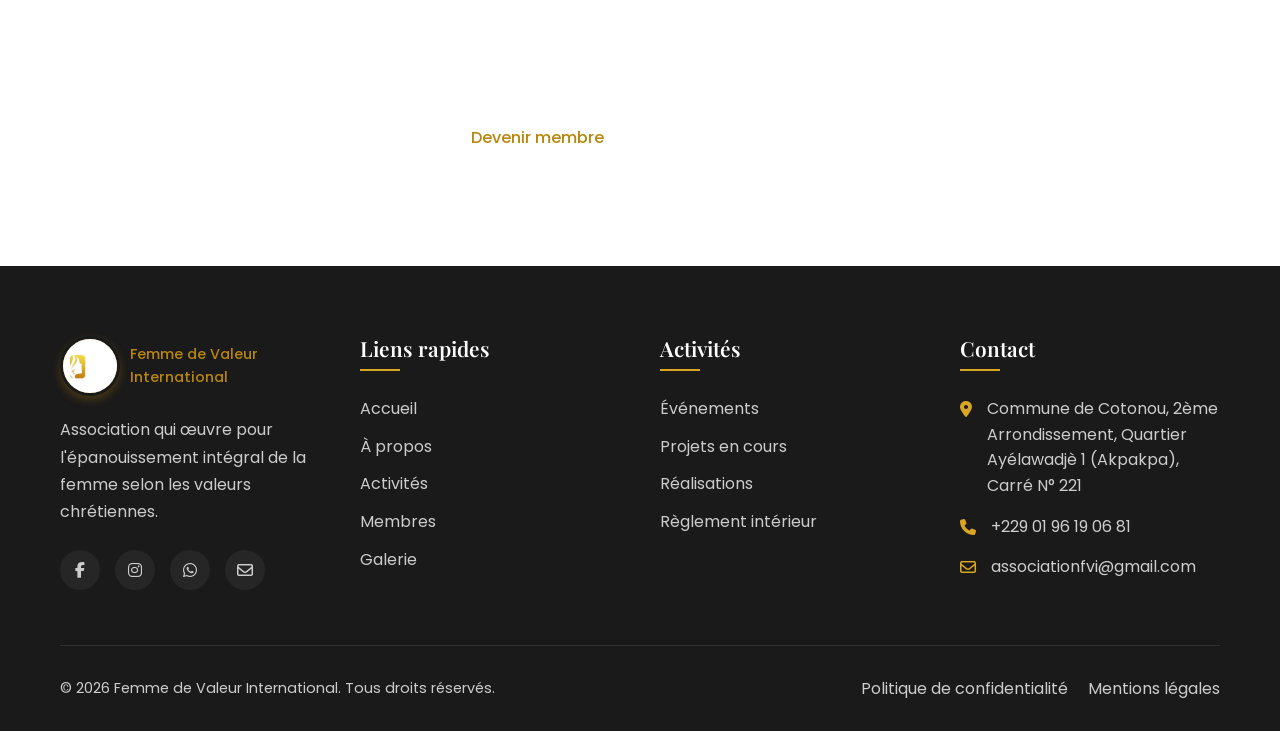
==== commit e246c986: "RETUR" ====
--- a/index.html
+++ b/index.html
@@ -16,13 +16,15 @@
     <header class="header">
         <div class="container">
             <nav class="navbar">
-                <a href="index.html" class="logo">
-                    <span class="logo-icon">FVI</span>
-                    <div class="logo-text">
-                        <span class="logo-title">Femme de Valeur</span>
-                        <span class="logo-subtitle">International</span>
-                    </div>
-                </a>
+               <a href="index.html" class="logo">
+    <div class="logo-image-wrapper">
+        <img src="assets/images/logo.jpeg" alt="Femme de Valeur International" class="logo-img">
+    </div>
+    <div class="logo-text">
+        <span class="logo-title">Femme de Valeur</span>
+        <span class="logo-subtitle">International</span>
+    </div>
+</a>
                 
                 <button class="menu-toggle" id="menuToggle">
                     <span class="hamburger"></span>
@@ -87,6 +89,18 @@
                     </div>
                 </div>
             </div>
+             <div class="slide" style="background-image: linear-gradient(rgba(0,0,0,0.6), rgba(0,0,0,0.6)), url('assets/images/hero-3.jpg');">
+                <div class="container">
+                    <div class="hero-content">
+                        <h1 class="hero-title">Outiller les femmes pour réussir leur vie</h1>
+                        <p class="hero-text">Dans le foyer, le ministère, les affaires et tous les domaines de la vie</p>
+                        <div class="hero-buttons">
+                            <a href="#realisations" class="btn btn-primary section-link" data-section="realisations">Nos réalisations</a>
+                            <a href="membres.html" class="btn btn-secondary">Devenir membre</a>
+                        </div>
+                    </div>
+                </div>
+            </div>
         </div>
         
         <div class="slider-controls">
@@ -95,6 +109,7 @@
                 <span class="dot active" data-slide="0"></span>
                 <span class="dot" data-slide="1"></span>
                 <span class="dot" data-slide="2"></span>
+                <span class="dot" data-slide="3"></span>
             </div>
             <button class="slider-next"><i class="fas fa-chevron-right"></i></button>
         </div>
@@ -308,10 +323,11 @@
             <div class="footer-grid">
                 <div class="footer-col">
                     <div class="footer-logo">
-                        <span class="logo-icon">FVI</span>
+                          <div class="logo-image-wrapper">
+                            <img src="assets/images/logo.jpeg" alt="Femme de Valeur International" class="logo-img">
+                        </div>
                         <div class="logo-text">
-                            <span class="logo-title">Femme de Valeur</span>
-                            <span class="logo-subtitle">International</span>
+                            <span class="logo-subtitle">Femme de Valeur <br>International</span>
                         </div>
                     </div>
                     <p class="footer-description">Association qui œuvre pour l'épanouissement intégral de la femme selon les valeurs chrétiennes.</p>
@@ -364,7 +380,7 @@
             </div>
             
             <div class="footer-bottom">
-                <p class="copyright">© 2025 Femme de Valeur International. Tous droits réservés.</p>
+                <p class="copyright">© 2026 Femme de Valeur International. Tous droits réservés.</p>
                 <div class="footer-legal">
                     <a href="#">Politique de confidentialité</a>
                     <a href="#">Mentions légales</a>
--- a/style.css
+++ b/style.css
@@ -6,12 +6,12 @@
 }
 
 :root {
-    /* Couleurs principales - inspirées des femmes africaines */
-    --primary-color: #8B4513; /* Marron terreux */
-    --secondary-color: #D2691E; /* Orange chaleureux */
-    --accent-color: #C19A6B; /* Beige doré */
+    /* Couleurs principales - inspirées de l'or et du prestige */
+    --primary-color: #B8860B; /* Or foncé */
+    --secondary-color: #DAA520; /* Or clair (Goldenrod) */
+    --accent-color: #fff; /* Beige doré */
     --dark-color: #1A1A1A;
-    --light-color: #FFF8F0;
+    --light-color: #fff; /* Blanc cassé teinté or */
     --text-color: #333333;
     --text-light: #666666;
     --shadow: 0 4px 12px rgba(0, 0, 0, 0.1);
@@ -174,14 +174,14 @@
     left: 0;
     width: 100%;
     z-index: 1000;
-    background-color: rgba(255, 248, 240, 0.95);
+    background-color: rgba(255, 255, 255, 0.95);
     backdrop-filter: blur(10px);
     box-shadow: 0 2px 10px rgba(0, 0, 0, 0.05);
     transition: var(--transition);
 }
 
 .header.scrolled {
-    background-color: rgba(255, 248, 240, 0.98);
+    background-color:#fff;
     box-shadow: 0 5px 15px rgba(0, 0, 0, 0.1);
 }
 
@@ -296,7 +296,7 @@
 }
 
 .dropdown-link:hover {
-    background-color: rgba(139, 69, 19, 0.05);
+    background-color: rgba(184, 134, 11, 0.05);
     color: var(--primary-color);
 }
 
@@ -497,7 +497,7 @@
 .about-icon {
     width: 70px;
     height: 70px;
-    background-color: rgba(193, 154, 107, 0.1);
+    background-color: rgba(245, 230, 178, 0.2);
     color: var(--primary-color);
     border-radius: 50%;
     display: flex;
@@ -641,7 +641,7 @@
 }
 
 .tag {
-    background-color: rgba(139, 69, 19, 0.1);
+    background-color: rgba(184, 134, 11, 0.1);
     color: var(--primary-color);
     padding: 5px 10px;
     border-radius: 4px;
@@ -990,4 +990,123 @@
     .modal-body {
         padding: 30px 20px;
     }
+}
+
+/* CSS POUR VOTRE LOGO AVEC IMAGE */
+
+.logo {
+    display: flex;
+    align-items: center;
+    gap: 15px;
+}
+
+.logo-image-wrapper {
+    width: 60px;
+    height: 60px;
+    background: linear-gradient(135deg, var(--primary-color), var(--secondary-color));
+    border-radius: 50%;
+    display: flex;
+    align-items: center;
+    justify-content: center;
+    padding: 0;  /* Enlever le padding pour que l'image remplisse tout */
+    box-shadow: 0 4px 10px rgba(184, 134, 11, 0.3);
+    transition: all 0.3s ease;
+    overflow: hidden;  /* Important : cache ce qui dépasse du cercle */
+    border: 3px solid transparent;
+    background-clip: padding-box;
+}
+
+/* L'image à l'intérieur du cercle */
+.logo-img {
+    width: 100%;
+    height: 100%;
+    object-fit: cover;  /* Remplit tout le cercle sans déformation */
+    display: block;
+    transition: transform 0.3s ease;
+}
+
+/* Si votre image a un fond blanc et que vous voulez l'adapter */
+.logo-img.with-bg {
+    object-fit: contain;
+    background-color: white;
+    padding: 8px;
+}
+
+/* Effet au survol */
+.logo:hover .logo-image-wrapper {
+    transform: scale(1.08);
+    box-shadow: 0 8px 20px rgba(184, 134, 11, 0.5);
+    border-color: var(--accent-color);
+}
+
+.logo:hover .logo-img {
+    transform: scale(1.1);
+}
+
+/* Style du texte à côté */
+.logo-text {
+    display: flex;
+    flex-direction: column;
+}
+
+.logo-title {
+    font-family: 'Playfair Display', serif;
+    font-weight: 700;
+    font-size: 1.3rem;
+    color: var(--dark-color);
+    line-height: 1.2;
+}
+
+.logo-subtitle {
+    font-size: 0.9rem;
+    color: var(--primary-color);
+    font-weight: 500;
+}
+
+/* Version RESPONSIVE */
+@media (max-width: 768px) {
+    .logo-image-wrapper {
+        width: 50px;
+        height: 50px;
+    }
+    
+    .logo-title {
+        font-size: 1.1rem;
+    }
+    
+    .logo-subtitle {
+        font-size: 0.8rem;
+    }
+}
+
+@media (max-width: 480px) {
+    .logo-image-wrapper {
+        width: 45px;
+        height: 45px;
+    }
+    
+    .logo-title {
+        font-size: 1rem;
+    }
+    
+    .logo-subtitle {
+        font-size: 0.7rem;
+    }
+    
+    /* Sur très petit écran, on peut cacher le texte */
+    .logo-text {
+        display: none;  /* Ou mettre un display: flex si vous voulez garder */
+    }
+}
+
+/* Si vous voulez garder le texte même sur mobile, supprimez le display:none
+   et utilisez plutôt ceci pour réduire l'espacement */
+@media (max-width: 480px) {
+    .logo {
+        gap: 8px;
+    }
+    
+    .logo-text {
+        display: flex;  /* Garde le texte */
+    }
 }
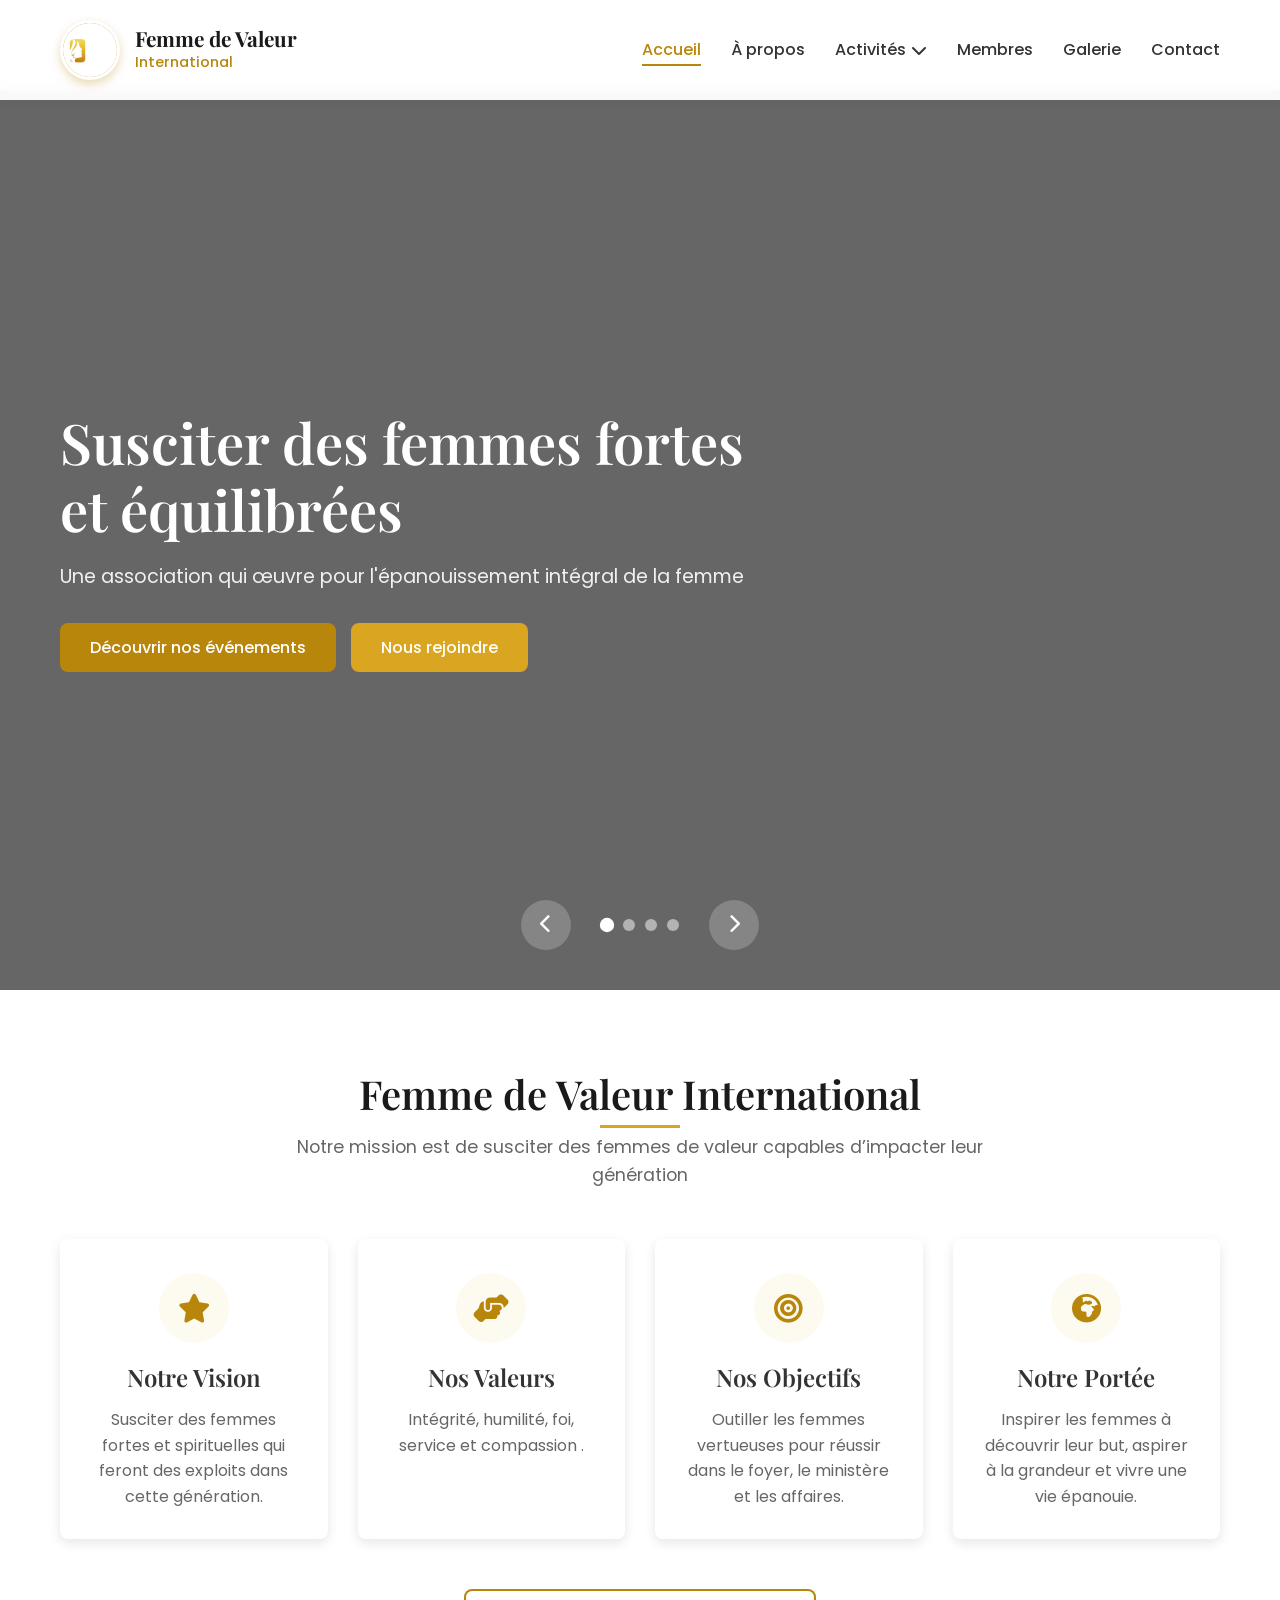
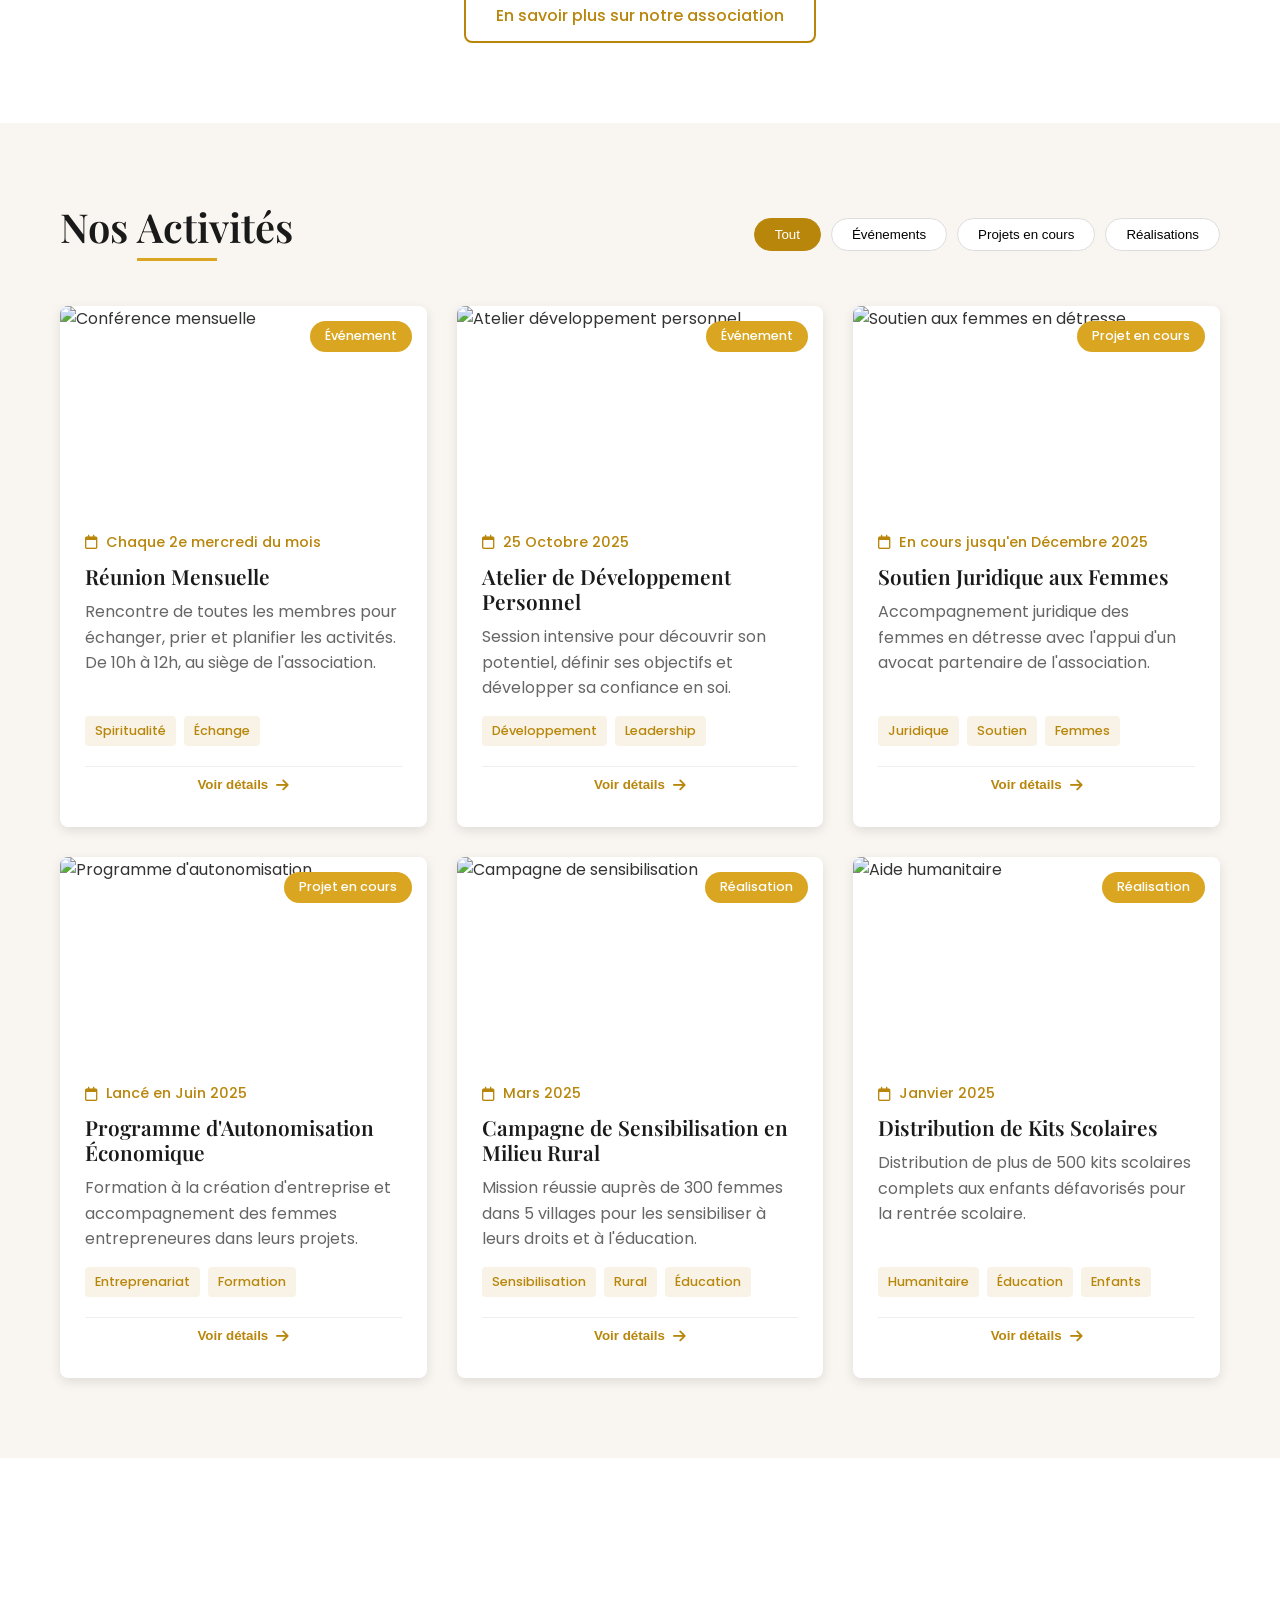
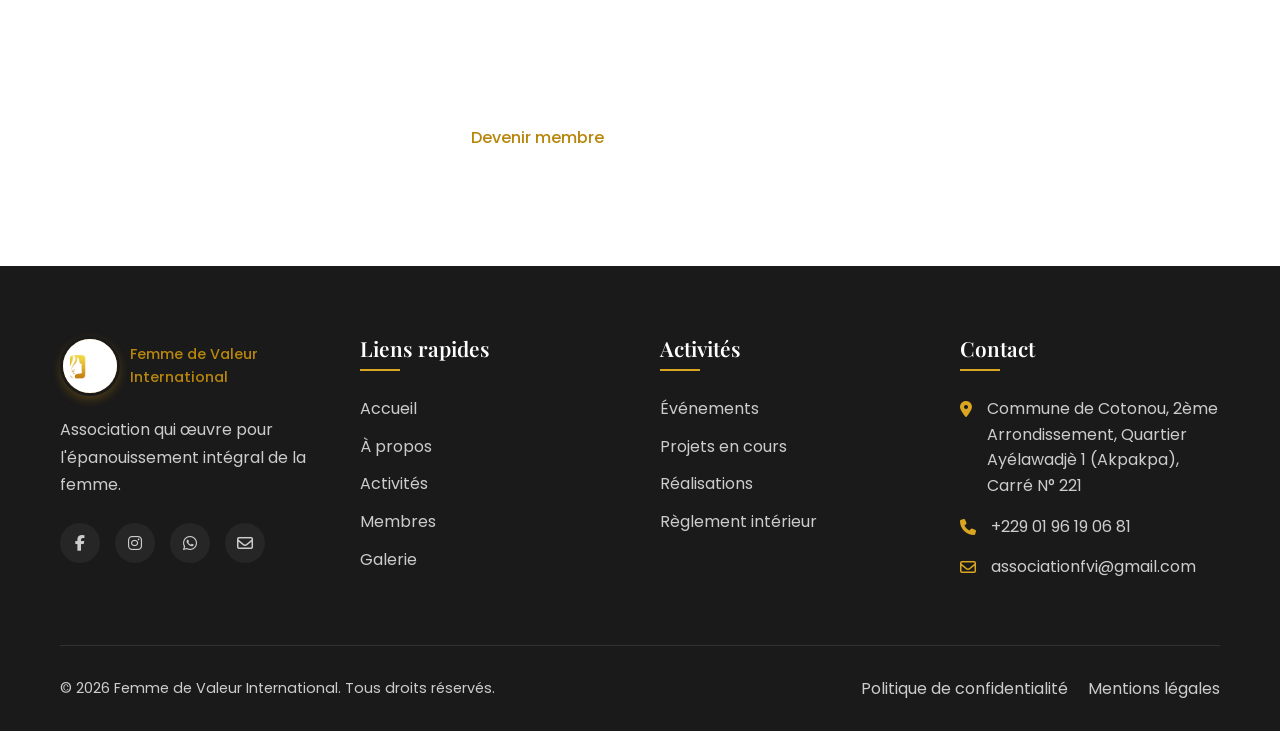
==== commit 72872df1: "Modification" ====
--- a/index.html
+++ b/index.html
@@ -26,7 +26,7 @@
     </div>
 </a>
                 
-                <button class="menu-toggle" id="menuToggle">
+                <button aria-label="menu" class="menu-toggle" id="menuToggle">
                     <span class="hamburger"></span>
                 </button>
                 
@@ -56,8 +56,8 @@
             <div class="slide active" style="background-image: linear-gradient(rgba(0,0,0,0.6), rgba(0,0,0,0.6)), url('assets/images/hero-1.jpg');">
                 <div class="container">
                     <div class="hero-content">
-                        <h1 class="hero-title">Susciter des femmes fortes et spirituelles</h1>
-                        <p class="hero-text">Une association qui œuvre pour l'épanouissement intégral de la femme selon les valeurs chrétiennes</p>
+                        <h1 class="hero-title">Susciter des femmes fortes et équilibrées</h1>
+                        <p class="hero-text">Une association qui œuvre pour l'épanouissement intégral de la femme</p>
                         <div class="hero-buttons">
                             <a href="#evenements" class="btn btn-primary section-link" data-section="evenements">Découvrir nos événements</a>
                             <a href="contact.html" class="btn btn-secondary">Nous rejoindre</a>
@@ -68,7 +68,7 @@
             <div class="slide" style="background-image: linear-gradient(rgba(0,0,0,0.6), rgba(0,0,0,0.6)), url('assets/images/hero-2.jpg');">
                 <div class="container">
                     <div class="hero-content">
-                        <h1 class="hero-title">Femmes vertueuses manifestant la gloire de Dieu</h1>
+                        <h1 class="hero-title">Femmes de valeur, femmes d’impact</h1>
                         <p class="hero-text">Donner aux femmes les moyens d'être des modèles et des leaders dans tous les aspects de la vie</p>
                         <div class="hero-buttons">
                             <a href="#projets-en-cours" class="btn btn-primary section-link" data-section="projets-en-cours">Nos projets</a>
@@ -104,14 +104,14 @@
         </div>
         
         <div class="slider-controls">
-            <button class="slider-prev"><i class="fas fa-chevron-left"></i></button>
+            <button   aria-label="direction" class="slider-prev"><i class="fas fa-chevron-left"></i></button>
             <div class="slider-dots">
                 <span class="dot active" data-slide="0"></span>
                 <span class="dot" data-slide="1"></span>
                 <span class="dot" data-slide="2"></span>
                 <span class="dot" data-slide="3"></span>
             </div>
-            <button class="slider-next"><i class="fas fa-chevron-right"></i></button>
+            <button aria-label="direction" class="slider-next"><i class="fas fa-chevron-right"></i></button>
         </div>
     </section>
 
@@ -120,7 +120,7 @@
         <div class="container">
             <div class="section-header">
                 <h2 class="section-title">Femme de Valeur International</h2>
-                <p class="section-subtitle">Notre mission est de susciter des femmes vertueuses qui manifesteront la gloire de Dieu dans ces derniers jours.</p>
+                <p class="section-subtitle">Notre mission est de susciter des femmes de valeur capables d’impacter leur génération</p>
             </div>
             
             <div class="about-grid">
@@ -136,14 +136,14 @@
                         <i class="fas fa-hands-helping"></i>
                     </div>
                     <h3 class="about-card-title">Nos Valeurs</h3>
-                    <p class="about-card-text">Intégrité, humilité, foi, service et compassion selon les principes chrétiens.</p>
+                    <p class="about-card-text">Intégrité, humilité, foi, service et compassion .</p>
                 </div>
                 <div class="about-card">
                     <div class="about-icon">
                         <i class="fas fa-bullseye"></i>
                     </div>
                     <h3 class="about-card-title">Nos Objectifs</h3>
-                    <p class="about-card-text">Outiller les femmes célibataires pour réussir dans le foyer, le ministère et les affaires.</p>
+                    <p class="about-card-text">Outiller les femmes vertueuses pour réussir dans le foyer, le ministère et les affaires.</p>
                 </div>
                 <div class="about-card">
                     <div class="about-icon">
@@ -330,7 +330,7 @@
                             <span class="logo-subtitle">Femme de Valeur <br>International</span>
                         </div>
                     </div>
-                    <p class="footer-description">Association qui œuvre pour l'épanouissement intégral de la femme selon les valeurs chrétiennes.</p>
+                    <p class="footer-description">Association qui œuvre pour l'épanouissement intégral de la femme.</p>
                     <div class="social-links">
                         <a href="#" class="social-link"><i class="fab fa-facebook-f"></i></a>
                         <a href="#" class="social-link"><i class="fab fa-instagram"></i></a>
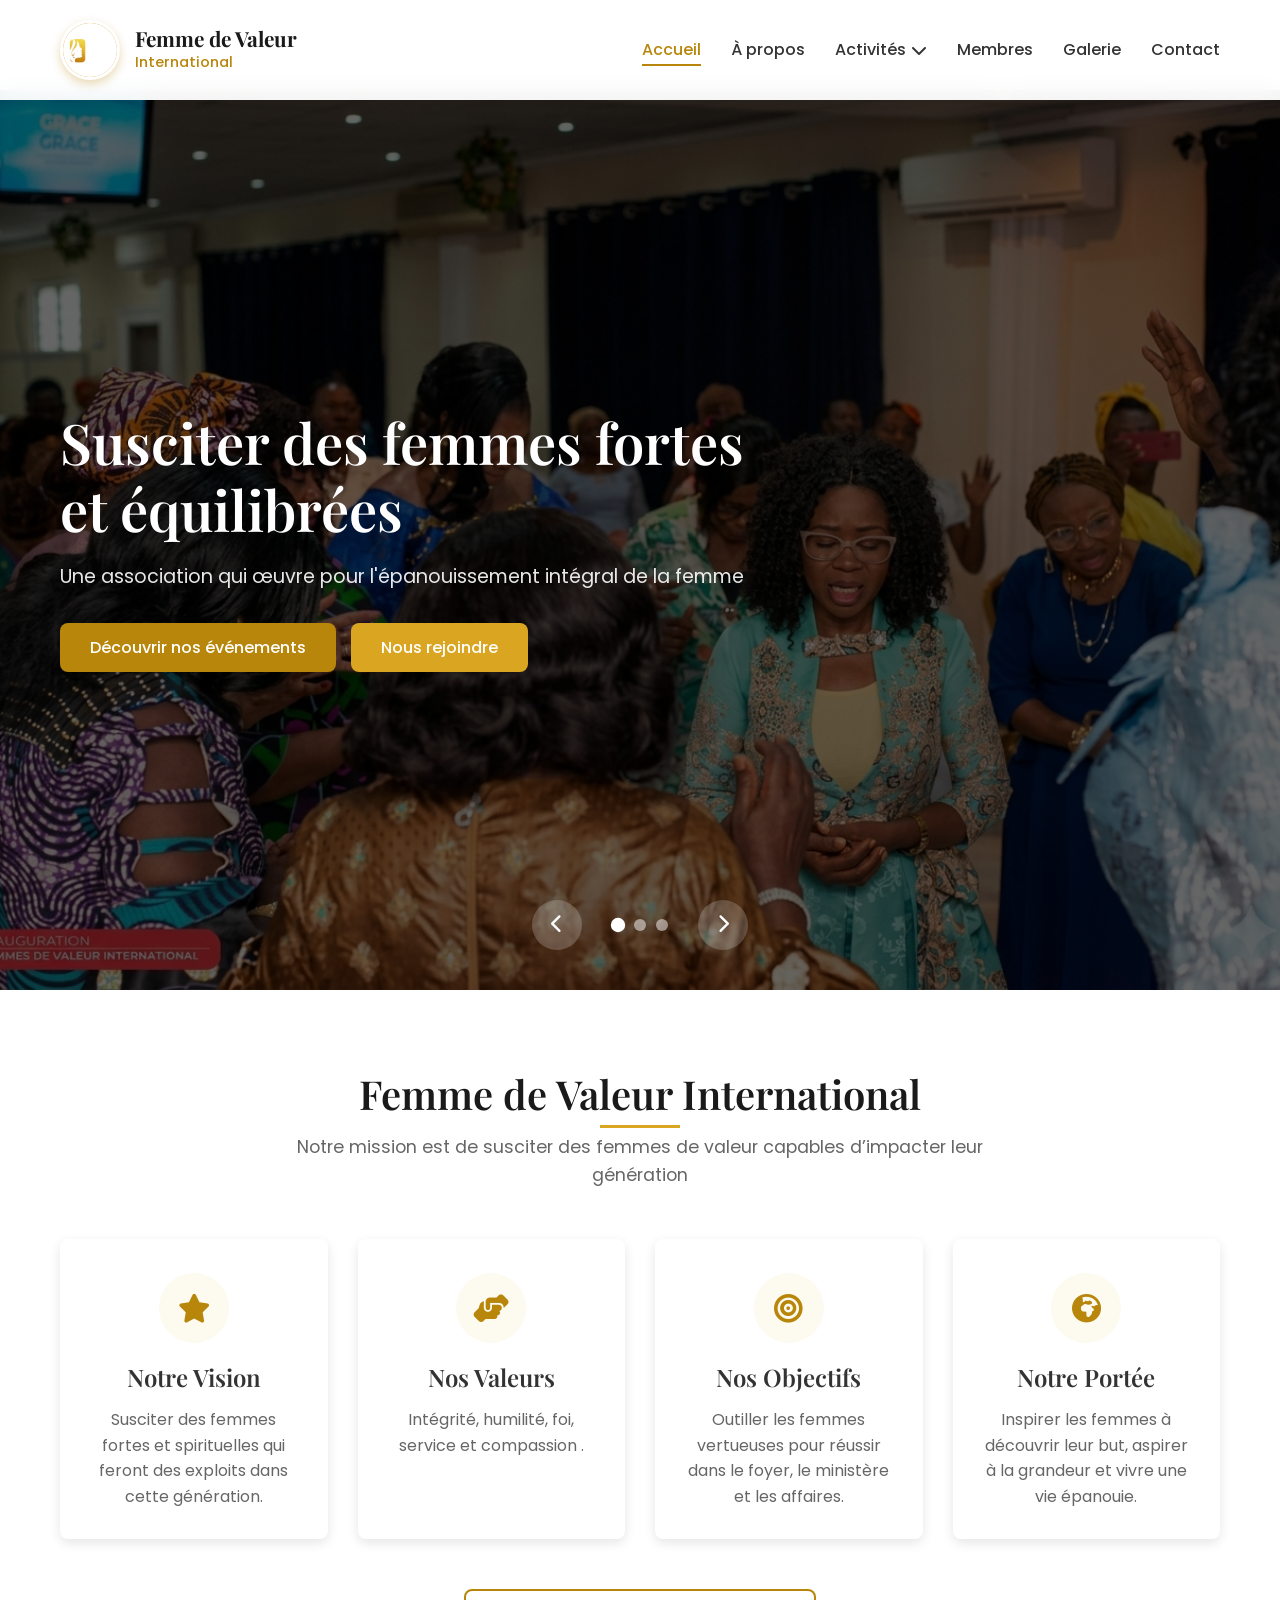
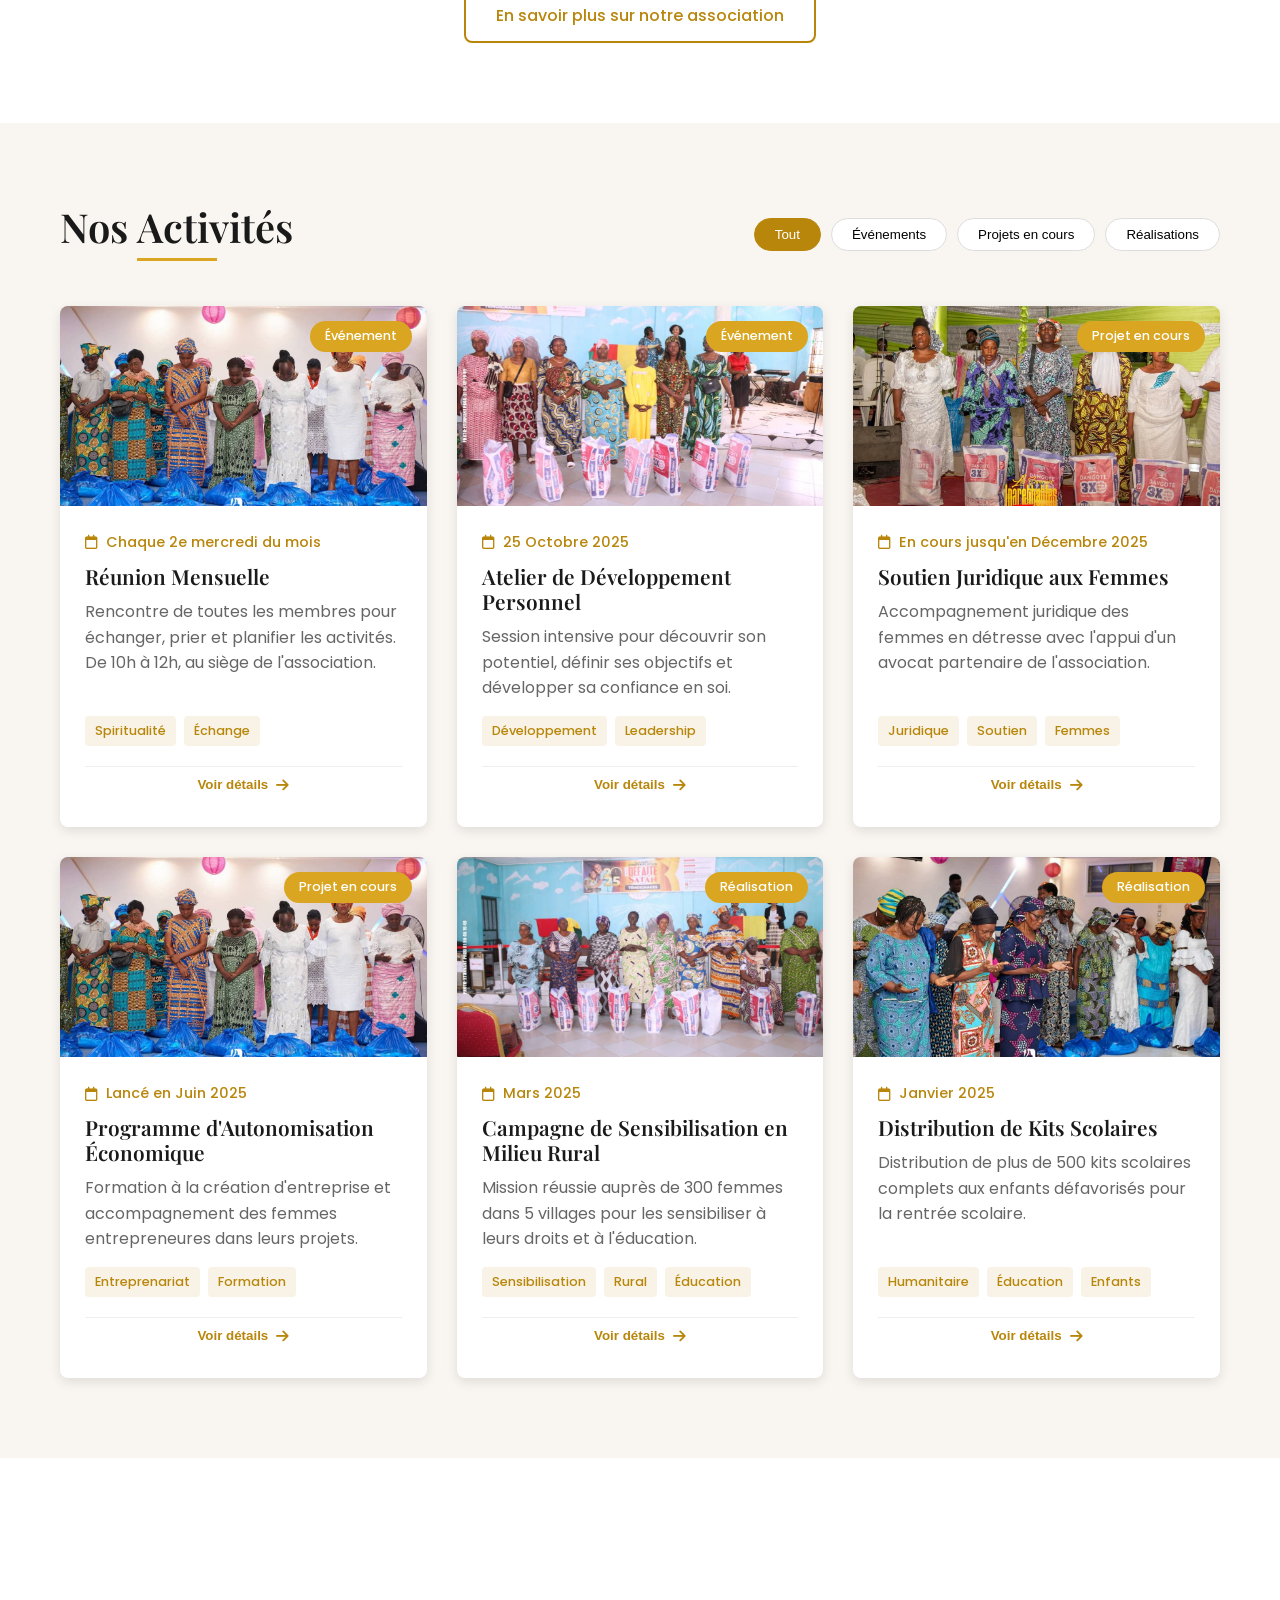
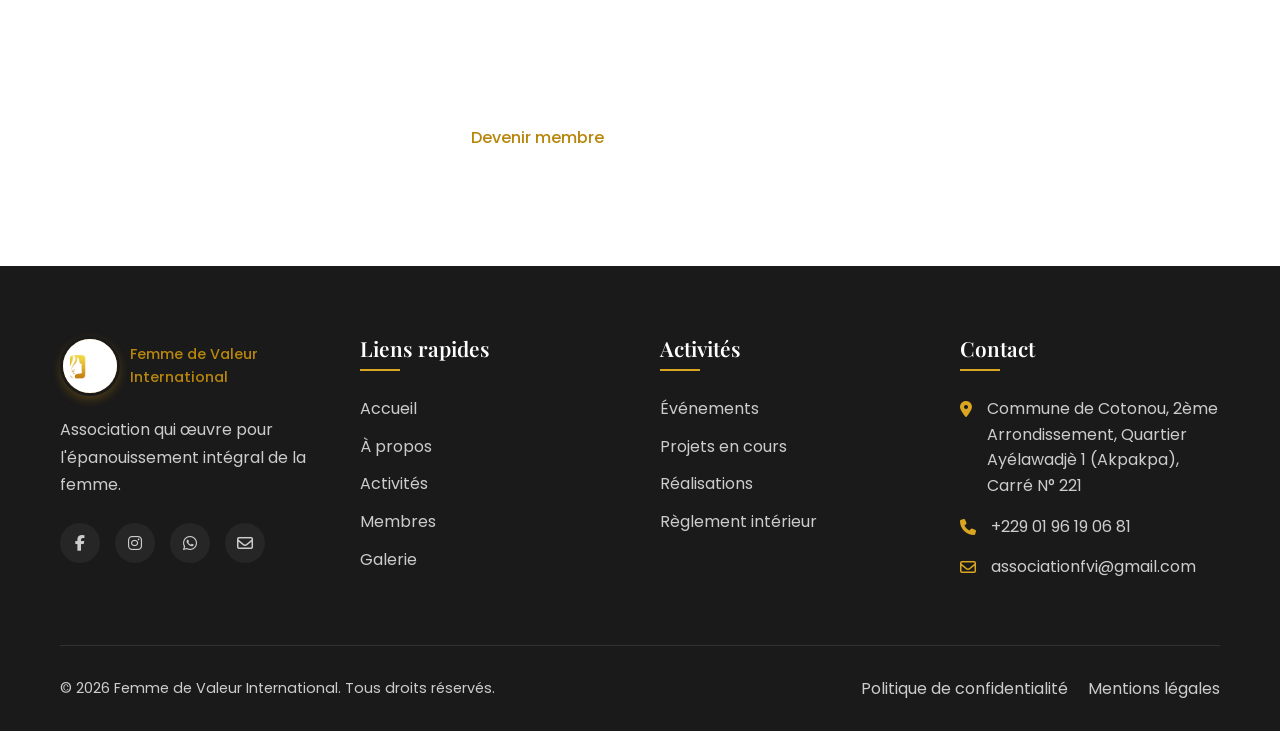
==== commit 05ee2782: "05/03/2026" ====
--- a/index.html
+++ b/index.html
@@ -34,12 +34,10 @@
                     <li><a href="index.html" class="nav-link active">Accueil</a></li>
                     <li><a href="apropos.html" class="nav-link">À propos</a></li>
                     <li class="dropdown">
-                        <a href="#" class="nav-link dropdown-toggle">Activités <i class="fas fa-chevron-down"></i></a>
+                        <a href="#" class="nav-link dropdown-toggle ">Activités <i class="fas fa-chevron-down"></i></a>
                         <ul class="dropdown-menu">
-                            <li><a href="#evenements" class="dropdown-link section-link" data-section="evenements">Événements</a></li>
-                            <li><a href="#projets-en-cours" class="dropdown-link section-link" data-section="projets-en-cours">Projets en cours</a></li>
-                            <li><a href="#realisations" class="dropdown-link section-link" data-section="realisations">Réalisations</a></li>
-                            <li><a href="activites.html" class="dropdown-link">Toutes les activités</a></li>
+                         <li><a href="activites.html" class="dropdown-link">Projets en cours</a></li>
+                            <li><a href="realisations.html" class="dropdown-link active">Réalisations</a></li>
                         </ul>
                     </li>
                     <li><a href="membres.html" class="nav-link">Membres</a></li>
@@ -53,7 +51,7 @@
     <!-- Hero Section -->
     <section class="hero">
         <div class="hero-slider">
-            <div class="slide active" style="background-image: linear-gradient(rgba(0,0,0,0.6), rgba(0,0,0,0.6)), url('assets/images/hero-1.jpg');">
+            <div class="slide active" style="background-image: linear-gradient(rgba(0,0,0,0.6), rgba(0,0,0,0.6)), url('assets/images/arrière1.png');">
                 <div class="container">
                     <div class="hero-content">
                         <h1 class="hero-title">Susciter des femmes fortes et équilibrées</h1>
@@ -65,7 +63,7 @@
                     </div>
                 </div>
             </div>
-            <div class="slide" style="background-image: linear-gradient(rgba(0,0,0,0.6), rgba(0,0,0,0.6)), url('assets/images/hero-2.jpg');">
+            <div class="slide" style="background-image: linear-gradient(rgba(0,0,0,0.6), rgba(0,0,0,0.6)), url('assets/images/arrière2.png');">
                 <div class="container">
                     <div class="hero-content">
                         <h1 class="hero-title">Femmes de valeur, femmes d’impact</h1>
@@ -77,7 +75,7 @@
                     </div>
                 </div>
             </div>
-            <div class="slide" style="background-image: linear-gradient(rgba(0,0,0,0.6), rgba(0,0,0,0.6)), url('assets/images/hero-3.jpg');">
+            <div class="slide" style="background-image: linear-gradient(rgba(0,0,0,0.6), rgba(0,0,0,0.6)), url('assets/images/arrière3.png');">
                 <div class="container">
                     <div class="hero-content">
                         <h1 class="hero-title">Outiller les femmes pour réussir leur vie</h1>
@@ -89,19 +87,7 @@
                     </div>
                 </div>
             </div>
-             <div class="slide" style="background-image: linear-gradient(rgba(0,0,0,0.6), rgba(0,0,0,0.6)), url('assets/images/hero-3.jpg');">
-                <div class="container">
-                    <div class="hero-content">
-                        <h1 class="hero-title">Outiller les femmes pour réussir leur vie</h1>
-                        <p class="hero-text">Dans le foyer, le ministère, les affaires et tous les domaines de la vie</p>
-                        <div class="hero-buttons">
-                            <a href="#realisations" class="btn btn-primary section-link" data-section="realisations">Nos réalisations</a>
-                            <a href="membres.html" class="btn btn-secondary">Devenir membre</a>
-                        </div>
-                    </div>
-                </div>
-            </div>
-        </div>
+            
         
         <div class="slider-controls">
             <button   aria-label="direction" class="slider-prev"><i class="fas fa-chevron-left"></i></button>
@@ -109,7 +95,7 @@
                 <span class="dot active" data-slide="0"></span>
                 <span class="dot" data-slide="1"></span>
                 <span class="dot" data-slide="2"></span>
-                <span class="dot" data-slide="3"></span>
+                
             </div>
             <button aria-label="direction" class="slider-next"><i class="fas fa-chevron-right"></i></button>
         </div>
@@ -177,7 +163,7 @@
                 <!-- Evenements -->
                 <div class="activity-card" data-category="evenements">
                     <div class="activity-image">
-                        <img src="assets/images/event-1.jpg" alt="Conférence mensuelle">
+                        <img src="assets/images/realisation13.jpeg" alt="Conférence mensuelle">
                         <div class="activity-category">Événement</div>
                     </div>
                     <div class="activity-content">
@@ -197,7 +183,7 @@
                 
                 <div class="activity-card" data-category="evenements">
                     <div class="activity-image">
-                        <img src="assets/images/event-2.jpg" alt="Atelier développement personnel">
+                        <img src="assets/images/realisation10.jpeg" alt="Atelier développement personnel">
                         <div class="activity-category">Événement</div>
                     </div>
                     <div class="activity-content">
@@ -218,7 +204,7 @@
                 <!-- Projets en cours -->
                 <div class="activity-card" data-category="projets-en-cours">
                     <div class="activity-image">
-                        <img src="assets/images/project-1.jpg" alt="Soutien aux femmes en détresse">
+                        <img src="assets/images/realisation4.jpeg" alt="Soutien aux femmes en détresse">
                         <div class="activity-category">Projet en cours</div>
                     </div>
                     <div class="activity-content">
@@ -239,7 +225,7 @@
                 
                 <div class="activity-card" data-category="projets-en-cours">
                     <div class="activity-image">
-                        <img src="assets/images/project-2.jpg" alt="Programme d'autonomisation">
+                        <img src="assets/images/realisation13.jpeg" alt="Programme d'autonomisation">
                         <div class="activity-category">Projet en cours</div>
                     </div>
                     <div class="activity-content">
@@ -260,7 +246,7 @@
                 <!-- Réalisations -->
                 <div class="activity-card" data-category="realisations">
                     <div class="activity-image">
-                        <img src="assets/images/achievement-1.jpg" alt="Campagne de sensibilisation">
+                        <img src="assets/images/realisation11.jpeg" alt="Campagne de sensibilisation">
                         <div class="activity-category">Réalisation</div>
                     </div>
                     <div class="activity-content">
@@ -281,7 +267,7 @@
                 
                 <div class="activity-card" data-category="realisations">
                     <div class="activity-image">
-                        <img src="assets/images/achievement-2.jpg" alt="Aide humanitaire">
+                        <img src="assets/images/realisation12.jpeg" alt="Aide humanitaire">
                         <div class="activity-category">Réalisation</div>
                     </div>
                     <div class="activity-content">
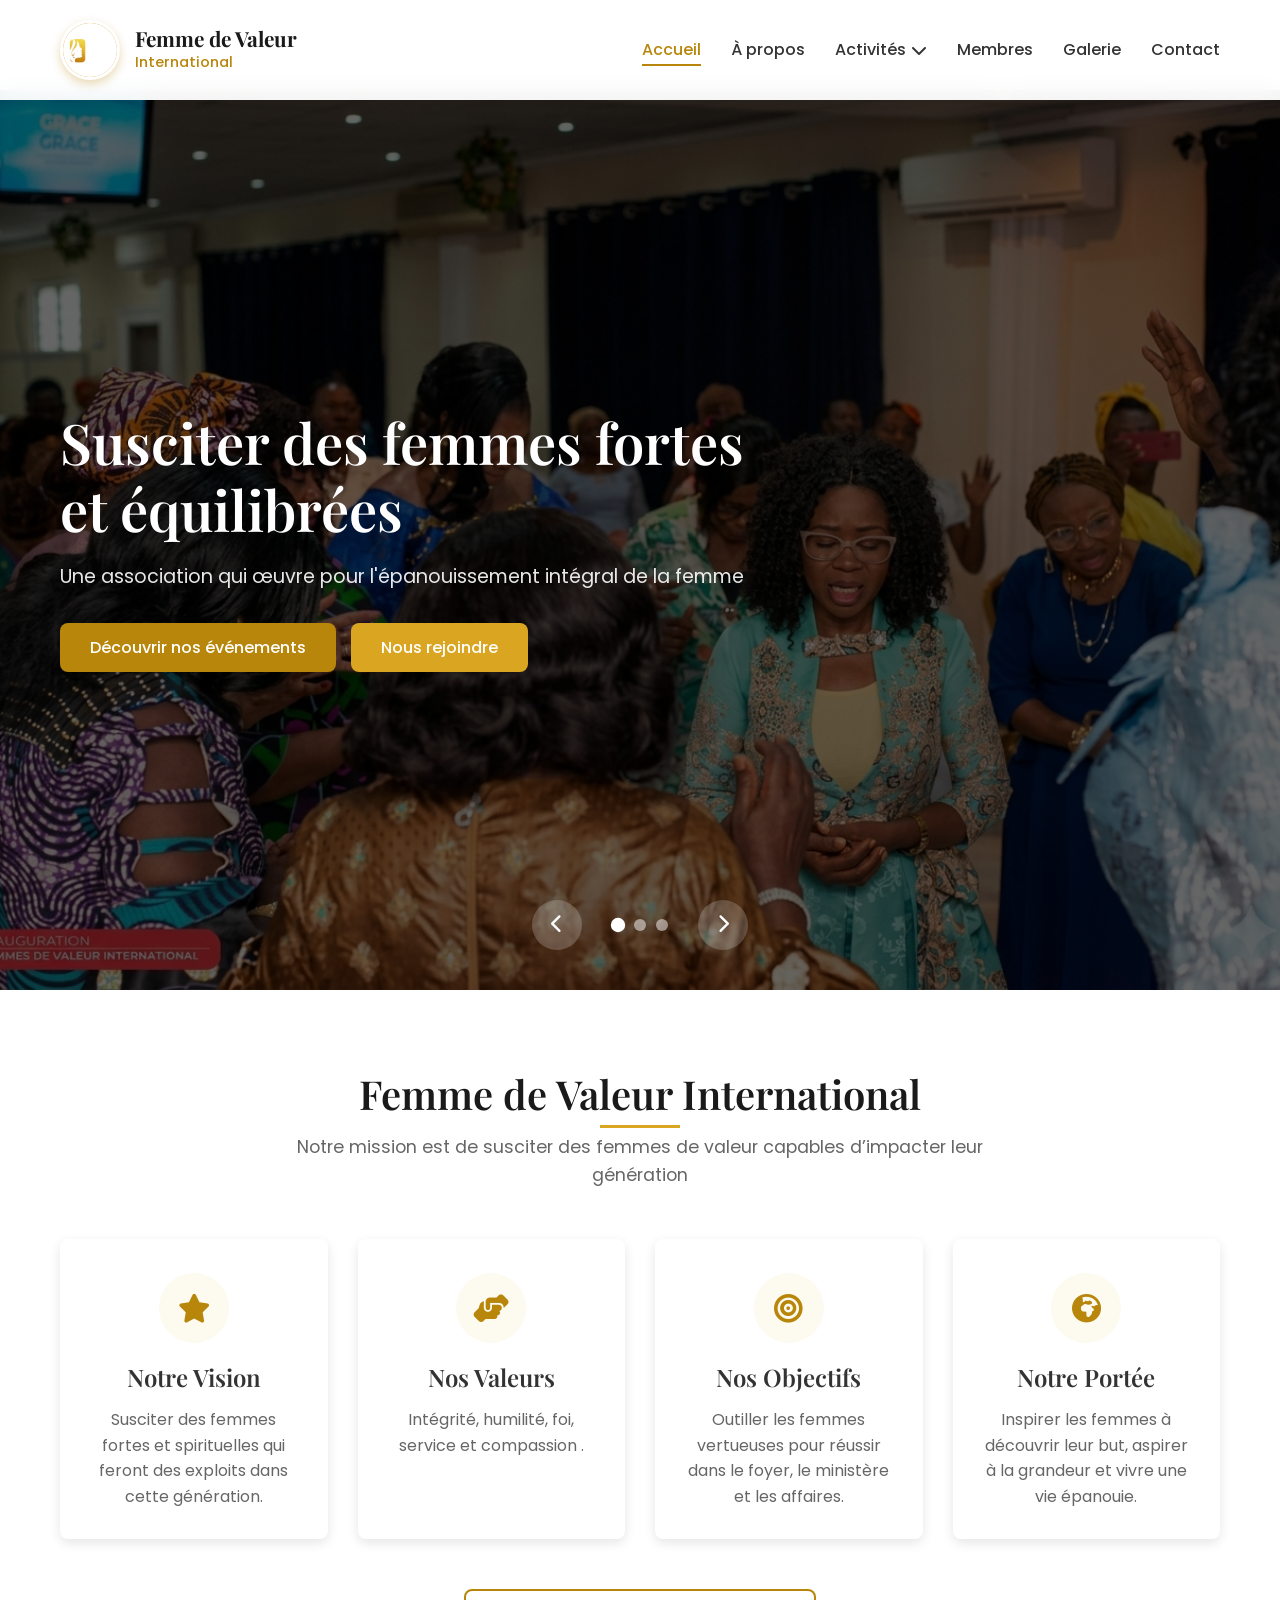
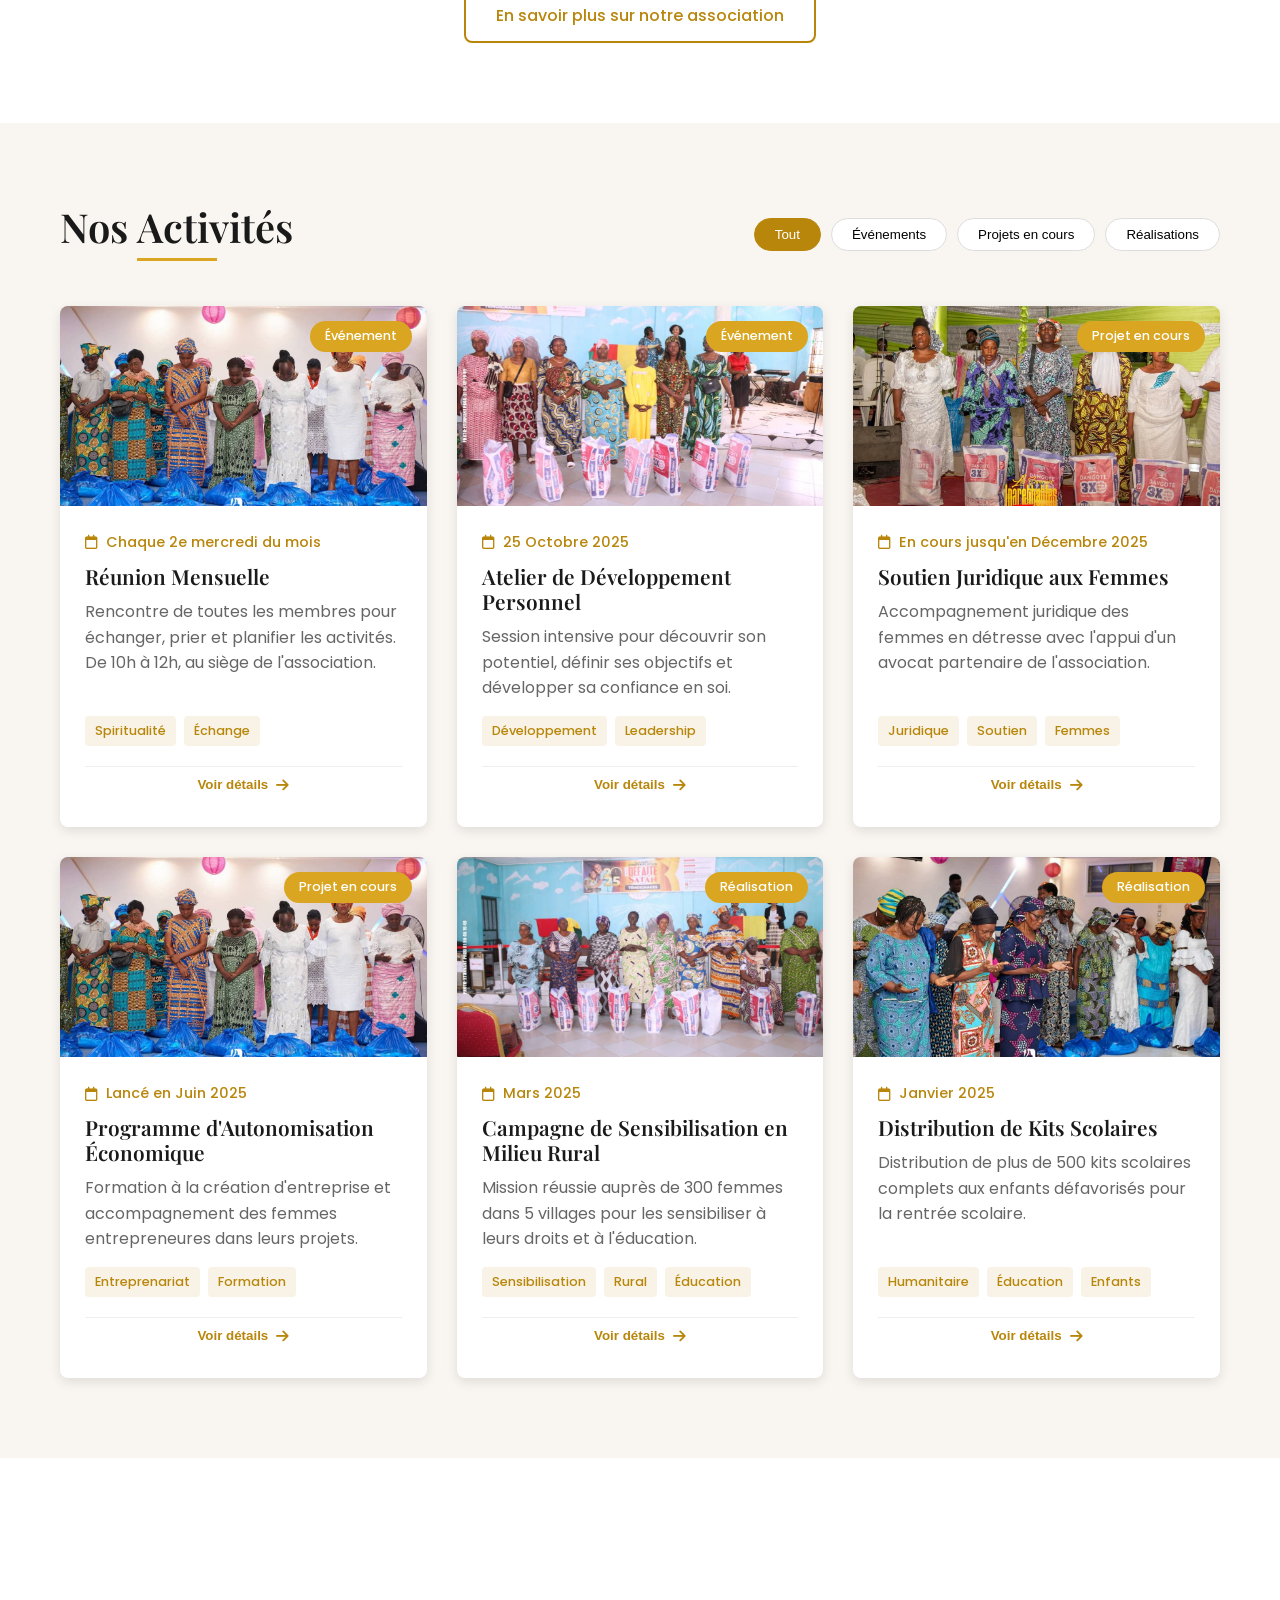
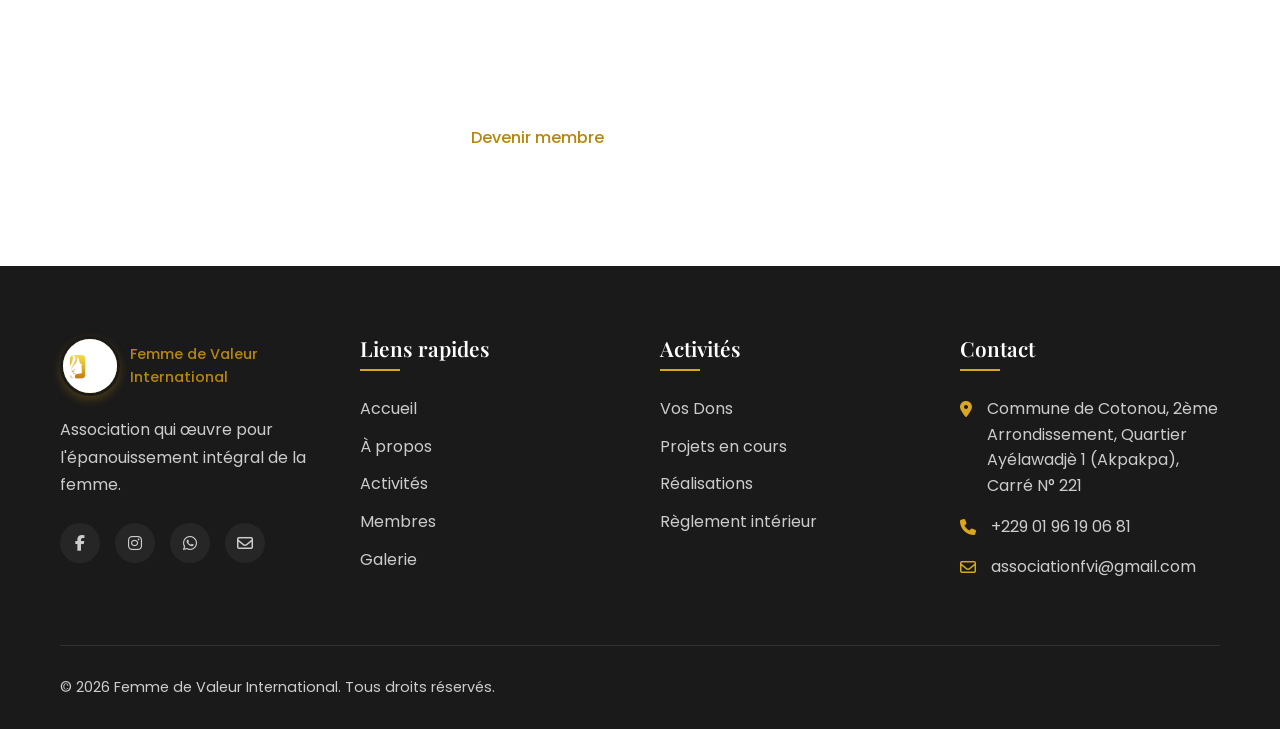
==== commit 07a4a753: "01/05/20" ====
--- a/index.html
+++ b/index.html
@@ -28,6 +28,7 @@
                 
                 <button aria-label="menu" class="menu-toggle" id="menuToggle">
                     <span class="hamburger"></span>
+                  
                 </button>
                 
                 <ul class="nav-menu">
@@ -330,7 +331,7 @@
                     <ul class="footer-links">
                         <li><a href="index.html">Accueil</a></li>
                         <li><a href="apropos.html">À propos</a></li>
-                        <li><a href="activites.html">Activités</a></li>
+                        <li><a href="#">Activités</a></li>
                         <li><a href="membres.html">Membres</a></li>
                         <li><a href="galerie.html">Galerie</a></li>
                     </ul>
@@ -339,10 +340,10 @@
                 <div class="footer-col">
                     <h3 class="footer-title">Activités</h3>
                     <ul class="footer-links">
-                        <li><a href="#evenements" class="section-link" data-section="evenements">Événements</a></li>
-                        <li><a href="#projets-en-cours" class="section-link" data-section="projets-en-cours">Projets en cours</a></li>
-                        <li><a href="#realisations" class="section-link" data-section="realisations">Réalisations</a></li>
-                        <li><a href="reglement.html">Règlement intérieur</a></li>
+                        <li><a href="formulaire.html" class="section-link" data-section="evenements">Vos Dons</a></li>
+                        <li><a href="activites.html" class="section-link" data-section="projets-en-cours">Projets en cours</a></li>
+                        <li><a href="realisations.html" class="section-link" data-section="realisations">Réalisations</a></li>
+                        <li><a href="">Règlement intérieur</a></li>
                     </ul>
                 </div>
                 
@@ -367,13 +368,11 @@
             
             <div class="footer-bottom">
                 <p class="copyright">© 2026 Femme de Valeur International. Tous droits réservés.</p>
-                <div class="footer-legal">
-                    <a href="#">Politique de confidentialité</a>
-                    <a href="#">Mentions légales</a>
-                </div>
+               
             </div>
         </div>
     </footer>
+
 
     <!-- Activity Details Modal -->
     <div class="modal" id="activityModal">
--- a/style.css
+++ b/style.css
@@ -310,13 +310,16 @@
     position: relative;
 }
 
-.hamburger, .hamburger::before, .hamburger::after {
+.hamburger,
+.hamburger::before,
+.hamburger::after {
     position: absolute;
     width: 100%;
     height: 3px;
     background-color: var(--dark-color);
     border-radius: 3px;
     transition: var(--transition);
+    left: 0;
 }
 
 .hamburger {
@@ -331,9 +334,8 @@
 
 .hamburger::after {
     content: '';
-    bottom: -8px;
-}
-
+    top: 8px;
+}
 .menu-toggle.active .hamburger {
     background-color: transparent;
 }
